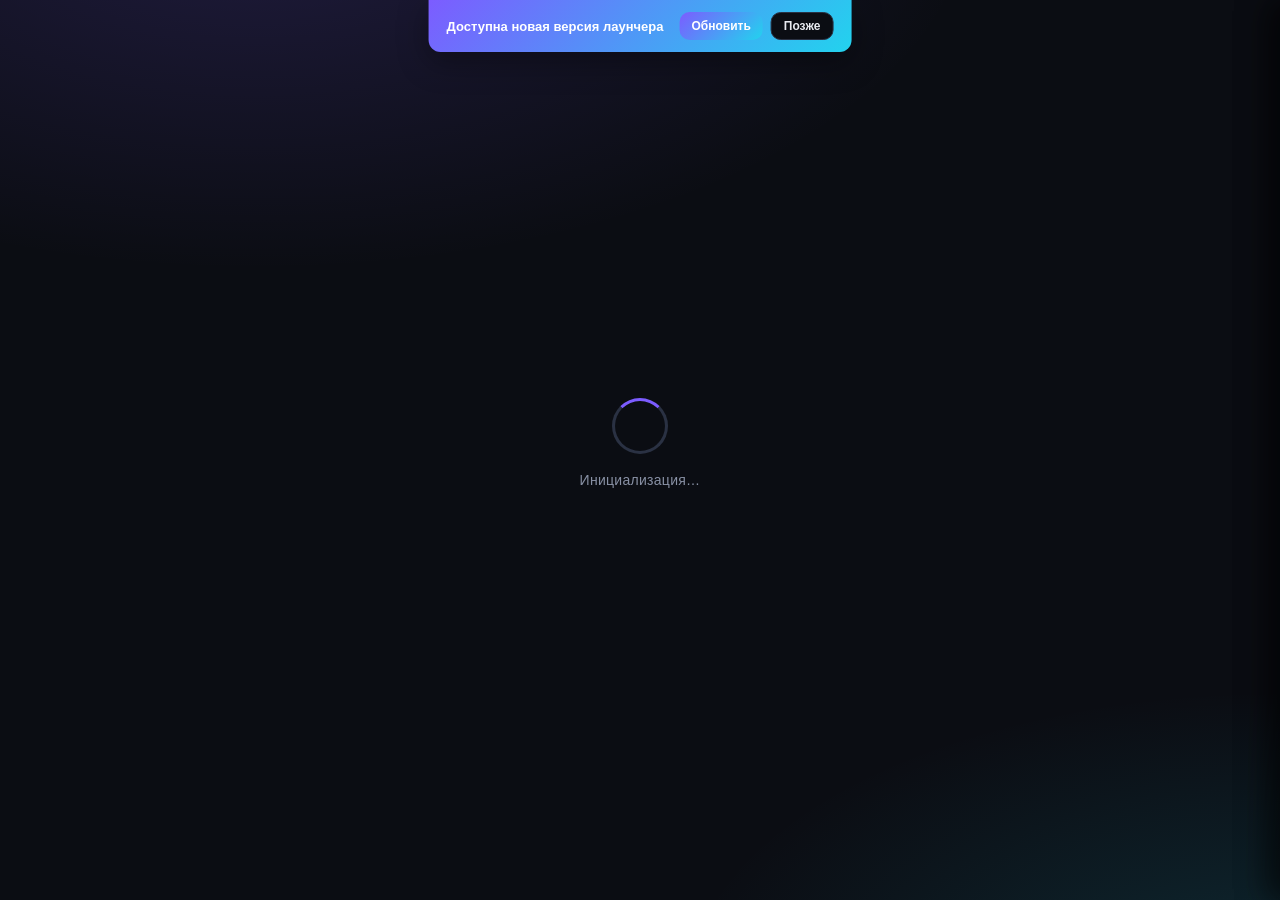
==== client/web/index.html @ 5305b8fc "feat: add auto verision from tag, add show version on laucher, fix build workflow Co-authored-by: SN" ====
<!DOCTYPE html>
<html lang="ru">
<head>
<meta charset="UTF-8" />
<meta name="viewport" content="width=device-width, initial-scale=1.0" />
<title>McLauncher2027</title>
<link rel="stylesheet" href="style.css" />
</head>
<body>

<div id="app">

  <!-- Загрузка -->
  <section id="screen-loading" class="screen active">
    <div class="loader-ring"></div>
    <p class="loader-text">Инициализация…</p>
  </section>

  <!-- Баннер обновления -->
  <div id="update-banner" class="update-banner" hidden>
    <span id="update-banner-text">Доступна новая версия лаунчера</span>
    <div class="update-banner-actions">
      <button id="btn-update-now" class="btn btn-primary btn-small">Обновить</button>
      <button id="btn-update-later" class="btn btn-secondary btn-small">Позже</button>
    </div>
  </div>

  <!-- Вход / регистрация -->
  <section id="screen-auth" class="screen">
    <div class="auth-card">
      <div class="brand">
        <div class="brand-logo">MC</div>
        <h1>McLauncher<span class="accent">2027</span></h1>
      </div>

      <div class="tabs">
        <button class="tab active" data-tab="login">Вход</button>
        <button class="tab" data-tab="register">Регистрация</button>
      </div>

      <form id="form-login" class="tab-panel active" data-panel="login">
        <label>Никнейм
          <input type="text" name="username" autocomplete="username" required maxlength="16" />
        </label>
        <label>Пароль
          <input type="password" name="password" autocomplete="current-password" required />
        </label>
        <button type="submit" class="btn btn-primary">Войти</button>
      </form>

      <form id="form-register" class="tab-panel" data-panel="register">
        <label>Никнейм
          <input type="text" name="username" required maxlength="16" pattern="[A-Za-z][A-Za-z0-9_]{2,15}" />
        </label>
        <label>Пароль
          <input type="password" name="password" required minlength="4" />
        </label>
        <button type="submit" class="btn btn-primary">Создать аккаунт</button>
      </form>

      <p id="auth-error" class="error-text" hidden></p>
    </div>
  </section>

  <!-- Главный экран -->
  <section id="screen-main" class="screen">
    <header class="topbar">
      <div class="brand brand-compact">
        <div class="brand-logo small">MC</div>
        <span>McLauncher<span class="accent">2027</span></span>
        <span id="launcher-version" class="version-pill"></span>
      </div>
      <div class="topbar-actions">
        <span id="current-username" class="username-pill"></span>
        <button id="btn-settings" class="icon-btn" title="Настройки" aria-label="Настройки"></button>
        <button id="btn-mods" class="icon-btn" title="Опциональные моды" aria-label="Моды"></button>
        <button id="btn-reinstall" class="icon-btn" title="Переустановить" aria-label="Переустановить"></button>
        <button id="btn-logout" class="icon-btn" title="Выйти" aria-label="Выйти"></button>
      </div>
    </header>

    <main class="main-content">
      <div class="play-card">
        <button id="btn-play" class="play-button">
          <span class="play-icon"></span>
          <span class="play-label">ИГРАТЬ</span>
        </button>

        <div class="progress-wrap">
          <p id="status-text" class="status-text">Готово к запуску</p>
          <div class="progress-bar">
            <div id="progress-fill" class="progress-fill"></div>
          </div>
        </div>
      </div>
    </main>
  </section>

  <!-- Панель настроек -->
  <aside id="panel-settings" class="side-panel">
    <div class="side-panel-header">
      <h2>Настройки</h2>
      <button class="icon-btn close-btn" data-close="panel-settings"></button>
    </div>
    <div class="side-panel-body">
      <label>Оперативная память: <span id="ram-value">4096</span> МБ
        <input type="range" id="input-ram" min="1024" max="16384" step="512" value="4096" />
      </label>
      <label>Ширина окна
        <input type="number" id="input-width" min="800" max="7680" value="1280" />
      </label>
      <label>Высота окна
        <input type="number" id="input-height" min="600" max="4320" value="720" />
      </label>
      <label class="checkbox-row">
        <input type="checkbox" id="input-fullscreen" />
        Полноэкранный режим
      </label>
      <label>Путь к Java (необязательно)
        <div class="input-with-button">
          <input type="text" id="input-java-path" placeholder="Определится автоматически" />
          <button id="btn-browse-java" class="btn btn-secondary" type="button">Обзор…</button>
        </div>
      </label>
      <label>Доп. аргументы JVM
        <input type="text" id="input-jvm-args" placeholder="-XX:MaxPermSize=256M" />
      </label>
      <label>Доп. аргументы игры
        <input type="text" id="input-game-args" placeholder="--server 127.0.0.1" />
      </label>
      <button id="btn-save-settings" class="btn btn-secondary">Сохранить</button>
    </div>
  </aside>

  <!-- Панель опциональных модов -->
  <aside id="panel-mods" class="side-panel">
    <div class="side-panel-header">
      <h2>Опциональные моды</h2>
      <button class="icon-btn close-btn" data-close="panel-mods"></button>
    </div>
    <div class="side-panel-body">
      <ul id="mods-list" class="mods-list"></ul>
    </div>
  </aside>

  <div id="overlay" class="overlay"></div>
</div>

<script src="script.js"></script>
</body>
</html>
---- client/web/style.css ----
:root {
  --bg-0: #0b0d13;
  --bg-1: #12151f;
  --bg-2: #1a1f2e;
  --border: #2a3143;
  --text: #e8eaf0;
  --text-dim: #8890a4;
  --accent-1: #7c5cff;
  --accent-2: #22d3ee;
  --danger: #ff5c7a;
  --success: #3ddc97;
  --radius: 14px;
  --shadow: 0 10px 30px rgba(0, 0, 0, 0.35);
}

* { box-sizing: border-box; }

html, body {
  margin: 0;
  height: 100%;
  background: var(--bg-0);
  color: var(--text);
  font-family: "Segoe UI", "Helvetica Neue", Arial, sans-serif;
  overflow: hidden;
  user-select: none;
}

#app {
  position: relative;
  width: 100vw;
  height: 100vh;
  background:
    radial-gradient(1200px 600px at 20% -10%, rgba(124, 92, 255, 0.18), transparent 60%),
    radial-gradient(1000px 500px at 100% 110%, rgba(34, 211, 238, 0.14), transparent 60%),
    var(--bg-0);
}

.screen {
  position: absolute;
  inset: 0;
  display: none;
  flex-direction: column;
  align-items: center;
  justify-content: center;
  opacity: 0;
  transition: opacity 0.35s ease;
}

.screen.active {
  display: flex;
  opacity: 1;
}

/* ---------- Loading ---------- */

.loader-ring {
  width: 56px;
  height: 56px;
  border-radius: 50%;
  border: 3px solid var(--border);
  border-top-color: var(--accent-1);
  animation: spin 0.9s linear infinite;
}

.loader-text {
  margin-top: 18px;
  color: var(--text-dim);
  font-size: 14px;
  letter-spacing: 0.02em;
}

@keyframes spin {
  to { transform: rotate(360deg); }
}

/* ---------- Brand ---------- */

.brand {
  display: flex;
  flex-direction: column;
  align-items: center;
  gap: 12px;
  margin-bottom: 28px;
}

.brand-compact {
  flex-direction: row;
  align-items: center;
  gap: 10px;
  margin: 0;
  font-weight: 600;
  font-size: 15px;
}

.brand-logo {
  width: 56px;
  height: 56px;
  border-radius: 16px;
  display: flex;
  align-items: center;
  justify-content: center;
  font-weight: 800;
  font-size: 20px;
  color: #fff;
  background: linear-gradient(135deg, var(--accent-1), var(--accent-2));
  box-shadow: 0 6px 20px rgba(124, 92, 255, 0.35);
}

.brand-logo.small {
  width: 30px;
  height: 30px;
  border-radius: 9px;
  font-size: 12px;
  box-shadow: none;
}

.brand h1 {
  margin: 0;
  font-size: 22px;
  font-weight: 700;
  letter-spacing: 0.02em;
}

.accent {
  background: linear-gradient(135deg, var(--accent-1), var(--accent-2));
  -webkit-background-clip: text;
  background-clip: text;
  color: transparent;
}

/* ---------- Auth ---------- */

.auth-card {
  width: 340px;
  padding: 28px;
  background: linear-gradient(180deg, var(--bg-2), var(--bg-1));
  border: 1px solid var(--border);
  border-radius: var(--radius);
  box-shadow: var(--shadow);
  animation: rise 0.4s ease;
}

@keyframes rise {
  from { opacity: 0; transform: translateY(10px); }
  to { opacity: 1; transform: translateY(0); }
}

.tabs {
  display: flex;
  background: var(--bg-0);
  border-radius: 10px;
  padding: 4px;
  margin-bottom: 18px;
}

.tab {
  flex: 1;
  padding: 8px 0;
  background: transparent;
  border: none;
  color: var(--text-dim);
  font-size: 13px;
  font-weight: 600;
  border-radius: 8px;
  cursor: pointer;
  transition: background 0.2s ease, color 0.2s ease;
}

.tab.active {
  background: linear-gradient(135deg, var(--accent-1), var(--accent-2));
  color: #fff;
}

.tab-panel {
  display: none;
  flex-direction: column;
  gap: 14px;
}

.tab-panel.active {
  display: flex;
}

label {
  display: flex;
  flex-direction: column;
  gap: 6px;
  font-size: 12px;
  color: var(--text-dim);
}

input[type="text"],
input[type="password"],
input[type="number"] {
  padding: 10px 12px;
  border-radius: 10px;
  border: 1px solid var(--border);
  background: var(--bg-0);
  color: var(--text);
  font-size: 14px;
  outline: none;
  transition: border-color 0.2s ease, box-shadow 0.2s ease;
}

input:focus {
  border-color: var(--accent-1);
  box-shadow: 0 0 0 3px rgba(124, 92, 255, 0.2);
}

.btn {
  padding: 11px 16px;
  border-radius: 10px;
  border: none;
  font-size: 14px;
  font-weight: 700;
  cursor: pointer;
  transition: transform 0.15s ease, filter 0.15s ease;
}

.btn:active { transform: scale(0.97); }

.btn-primary {
  color: #fff;
  background: linear-gradient(135deg, var(--accent-1), var(--accent-2));
}

.btn-primary:hover { filter: brightness(1.08); }

.btn-secondary {
  color: var(--text);
  background: var(--bg-0);
  border: 1px solid var(--border);
}

.btn-secondary:hover { border-color: var(--accent-1); }

.btn:disabled {
  opacity: 0.5;
  cursor: not-allowed;
  filter: none;
  transform: none;
}

.error-text {
  margin: 14px 0 0;
  color: var(--danger);
  font-size: 13px;
  text-align: center;
}

/* ---------- Main screen ---------- */

.topbar {
  position: absolute;
  top: 0; left: 0; right: 0;
  display: flex;
  align-items: center;
  justify-content: space-between;
  padding: 16px 22px;
}

.topbar-actions {
  display: flex;
  align-items: center;
  gap: 10px;
}

.username-pill {
  height: 36px;
  padding: 0 14px;
  border-radius: 10px;
  background: var(--bg-2);
  border: 1px solid var(--border);
  font-size: 13px;
  font-weight: 600;
  color: var(--text-dim);
  display: flex;
  align-items: center;
}

.version-pill {
  margin-left: 8px;
  font-size: 11px;
  font-weight: 500;
  color: var(--text-dim);
  opacity: 0.7;
}

.icon-btn {
  width: 36px;
  height: 36px;
  border-radius: 10px;
  border: 1px solid var(--border);
  background: var(--bg-2);
  cursor: pointer;
  display: flex;
  align-items: center;
  justify-content: center;
  transition: border-color 0.2s ease, background 0.2s ease;
  background-repeat: no-repeat;
  background-position: center;
  background-size: 18px 18px;
}

.icon-btn:hover {
  border-color: var(--accent-1);
  background-color: var(--bg-1);
}

#btn-settings { background-image: var(--icon-gear); }
#btn-mods { background-image: var(--icon-puzzle); }
#btn-logout { background-image: var(--icon-logout); }
#btn-reinstall { background-image: var(--icon-refresh); }
.close-btn { background-image: var(--icon-close); }

.main-content {
  display: flex;
  align-items: center;
  justify-content: center;
  width: 100%;
  height: 100%;
}

.play-card {
  display: flex;
  flex-direction: column;
  align-items: center;
  gap: 22px;
}

.play-button {
  width: 180px;
  height: 180px;
  border-radius: 50%;
  border: none;
  cursor: pointer;
  background: linear-gradient(135deg, var(--accent-1), var(--accent-2));
  box-shadow: 0 0 0 0 rgba(124, 92, 255, 0.5), var(--shadow);
  display: flex;
  flex-direction: column;
  align-items: center;
  justify-content: center;
  gap: 8px;
  animation: pulse 2.4s ease-in-out infinite;
  transition: transform 0.15s ease;
}

.play-button:hover { transform: scale(1.03); }
.play-button:active { transform: scale(0.97); }

.play-button:disabled {
  animation: none;
  opacity: 0.6;
  cursor: progress;
}

@keyframes pulse {
  0%, 100% { box-shadow: 0 0 0 0 rgba(124, 92, 255, 0.35), var(--shadow); }
  50% { box-shadow: 0 0 0 16px rgba(124, 92, 255, 0), var(--shadow); }
}

.play-icon {
  width: 0;
  height: 0;
  border-style: solid;
  border-width: 16px 0 16px 26px;
  border-color: transparent transparent transparent #fff;
  margin-left: 6px;
}

.play-label {
  color: #fff;
  font-weight: 800;
  font-size: 16px;
  letter-spacing: 0.08em;
}

.progress-wrap {
  width: 320px;
  display: flex;
  flex-direction: column;
  align-items: center;
  gap: 8px;
}

.status-text {
  margin: 0;
  font-size: 13px;
  color: var(--text-dim);
  min-height: 16px;
}

.progress-bar {
  width: 100%;
  height: 8px;
  border-radius: 999px;
  background: var(--bg-2);
  border: 1px solid var(--border);
  overflow: hidden;
}

.progress-fill {
  height: 100%;
  width: 0%;
  border-radius: 999px;
  background: linear-gradient(90deg, var(--accent-1), var(--accent-2));
  transition: width 0.25s ease;
}

.progress-fill.indeterminate {
  width: 40% !important;
  animation: indeterminate 1.2s ease-in-out infinite;
}

@keyframes indeterminate {
  0% { margin-left: -40%; }
  100% { margin-left: 100%; }
}

/* ---------- Side panels ---------- */

.side-panel {
  position: absolute;
  top: 0; right: 0;
  width: 300px;
  height: 100%;
  background: var(--bg-1);
  border-left: 1px solid var(--border);
  box-shadow: -12px 0 30px rgba(0, 0, 0, 0.4);
  transform: translateX(100%);
  transition: transform 0.3s ease;
  z-index: 20;
  display: flex;
  flex-direction: column;
}

.side-panel.open {
  transform: translateX(0);
}

.side-panel-header {
  display: flex;
  align-items: center;
  justify-content: space-between;
  padding: 18px 20px;
  border-bottom: 1px solid var(--border);
}

.side-panel-header h2 {
  margin: 0;
  font-size: 16px;
}

.side-panel-body {
  padding: 20px;
  display: flex;
  flex-direction: column;
  gap: 18px;
  overflow-y: auto;
}

input[type="range"] {
  width: 100%;
  accent-color: var(--accent-1);
}

.checkbox-row {
  flex-direction: row;
  align-items: center;
  gap: 8px;
  font-size: 13px;
  color: var(--text);
  cursor: pointer;
}

.checkbox-row input[type="checkbox"] {
  width: 16px;
  height: 16px;
  accent-color: var(--accent-1);
}

.input-with-button {
  display: flex;
  gap: 8px;
}

.input-with-button input {
  flex: 1;
  min-width: 0;
}

.input-with-button .btn {
  padding: 10px 12px;
  font-size: 12px;
  white-space: nowrap;
}

.mods-list {
  list-style: none;
  margin: 0;
  padding: 0;
  display: flex;
  flex-direction: column;
  gap: 10px;
}

.mod-item {
  display: flex;
  align-items: center;
  justify-content: space-between;
  padding: 10px 12px;
  border-radius: 10px;
  background: var(--bg-2);
  border: 1px solid var(--border);
}

.mod-item-name {
  font-size: 13px;
  font-weight: 600;
}

.mod-item-desc {
  font-size: 11px;
  color: var(--text-dim);
  margin-top: 2px;
}

.switch {
  position: relative;
  width: 38px;
  height: 22px;
  flex-shrink: 0;
}

.switch input { opacity: 0; width: 0; height: 0; }

.switch-track {
  position: absolute;
  inset: 0;
  background: var(--border);
  border-radius: 999px;
  cursor: pointer;
  transition: background 0.2s ease;
}

.switch-track::before {
  content: "";
  position: absolute;
  width: 16px;
  height: 16px;
  left: 3px;
  top: 3px;
  background: #fff;
  border-radius: 50%;
  transition: transform 0.2s ease;
}

.switch input:checked + .switch-track {
  background: linear-gradient(135deg, var(--accent-1), var(--accent-2));
}

.switch input:checked + .switch-track::before {
  transform: translateX(16px);
}

.update-banner {
  position: absolute;
  top: 0;
  left: 50%;
  transform: translateX(-50%);
  z-index: 30;
  display: flex;
  align-items: center;
  gap: 16px;
  padding: 12px 18px;
  border-radius: 0 0 12px 12px;
  background: linear-gradient(135deg, var(--accent-1), var(--accent-2));
  color: #fff;
  font-size: 13px;
  font-weight: 600;
  box-shadow: var(--shadow);
  animation: rise 0.3s ease;
}

.update-banner-actions {
  display: flex;
  gap: 8px;
}

.btn-small {
  padding: 6px 12px;
  font-size: 12px;
}

.overlay {
  position: absolute;
  inset: 0;
  background: rgba(0, 0, 0, 0.4);
  opacity: 0;
  pointer-events: none;
  transition: opacity 0.3s ease;
  z-index: 15;
}

.overlay.visible {
  opacity: 1;
  pointer-events: auto;
}

/* ---------- Иконки: собственный минимальный набор, встроен как data-URI,
   чтобы не тянуть внешнюю библиотеку/CDN — приложение паковится офлайн. ---------- */

:root {
  --icon-gear: url('data:image/svg+xml;utf8,<svg xmlns="http://www.w3.org/2000/svg" viewBox="0 0 24 24" fill="none" stroke="%238890a4" stroke-width="2" stroke-linecap="round" stroke-linejoin="round"><circle cx="12" cy="12" r="3"/><path d="M19.4 15a1.65 1.65 0 0 0 .33 1.82l.06.06a2 2 0 1 1-2.83 2.83l-.06-.06a1.65 1.65 0 0 0-1.82-.33 1.65 1.65 0 0 0-1 1.51V21a2 2 0 0 1-4 0v-.09A1.65 1.65 0 0 0 9 19.4a1.65 1.65 0 0 0-1.82.33l-.06.06a2 2 0 1 1-2.83-2.83l.06-.06a1.65 1.65 0 0 0 .33-1.82 1.65 1.65 0 0 0-1.51-1H3a2 2 0 0 1 0-4h.09A1.65 1.65 0 0 0 4.6 9a1.65 1.65 0 0 0-.33-1.82l-.06-.06a2 2 0 1 1 2.83-2.83l.06.06a1.65 1.65 0 0 0 1.82.33H9a1.65 1.65 0 0 0 1-1.51V3a2 2 0 0 1 4 0v.09a1.65 1.65 0 0 0 1 1.51 1.65 1.65 0 0 0 1.82-.33l.06-.06a2 2 0 1 1 2.83 2.83l-.06.06a1.65 1.65 0 0 0-.33 1.82V9a1.65 1.65 0 0 0 1.51 1H21a2 2 0 0 1 0 4h-.09a1.65 1.65 0 0 0-1.51 1z"/></svg>');
  --icon-puzzle: url('data:image/svg+xml;utf8,<svg xmlns="http://www.w3.org/2000/svg" viewBox="0 0 24 24" fill="none" stroke="%238890a4" stroke-width="2" stroke-linecap="round" stroke-linejoin="round"><path d="M19.439 7.85c-.049.322.059.648.289.878l1.568 1.568c.47.47.706 1.087.706 1.704s-.235 1.233-.706 1.704l-1.611 1.611a.98.98 0 0 1-.837.276c-.47-.07-.802-.48-.968-.925a2.501 2.501 0 1 0-3.214 3.214c.446.166.855.497.925.968a.979.979 0 0 1-.276.837l-1.61 1.61a2.404 2.404 0 0 1-1.705.707 2.402 2.402 0 0 1-1.704-.706l-1.568-1.568a1.026 1.026 0 0 0-.877-.29c-.493.074-.84.504-1.02.968a2.5 2.5 0 1 1-3.237-3.237c.464-.18.894-.527.967-1.02a1.026 1.026 0 0 0-.289-.877l-1.568-1.568A2.402 2.402 0 0 1 1.998 12c0-.617.236-1.234.706-1.704L4.315 8.685a.98.98 0 0 1 .837-.276c.47.07.802.48.968.925a2.5 2.5 0 1 0 3.214-3.214c-.446-.166-.855-.497-.925-.968a.979.979 0 0 1 .276-.837L10.3 2.706A2.404 2.404 0 0 1 12.005 2c.617 0 1.234.236 1.704.706l1.568 1.568c.23.23.556.338.877.29"/></svg>');
  --icon-logout: url('data:image/svg+xml;utf8,<svg xmlns="http://www.w3.org/2000/svg" viewBox="0 0 24 24" fill="none" stroke="%238890a4" stroke-width="2" stroke-linecap="round" stroke-linejoin="round"><path d="M9 21H5a2 2 0 0 1-2-2V5a2 2 0 0 1 2-2h4"/><polyline points="16 17 21 12 16 7"/><line x1="21" y1="12" x2="9" y2="12"/></svg>');
  --icon-close: url('data:image/svg+xml;utf8,<svg xmlns="http://www.w3.org/2000/svg" viewBox="0 0 24 24" fill="none" stroke="%238890a4" stroke-width="2" stroke-linecap="round" stroke-linejoin="round"><line x1="18" y1="6" x2="6" y2="18"/><line x1="6" y1="6" x2="18" y2="18"/></svg>');
  --icon-refresh: url('data:image/svg+xml;utf8,<svg xmlns="http://www.w3.org/2000/svg" viewBox="0 0 24 24" fill="none" stroke="%238890a4" stroke-width="2" stroke-linecap="round" stroke-linejoin="round"><polyline points="23 4 23 10 17 10"/><polyline points="1 20 1 14 7 14"/><path d="M3.51 9a9 9 0 0 1 14.85-3.36L23 10M1 14l4.64 4.36A9 9 0 0 0 20.49 15"/></svg>');
}
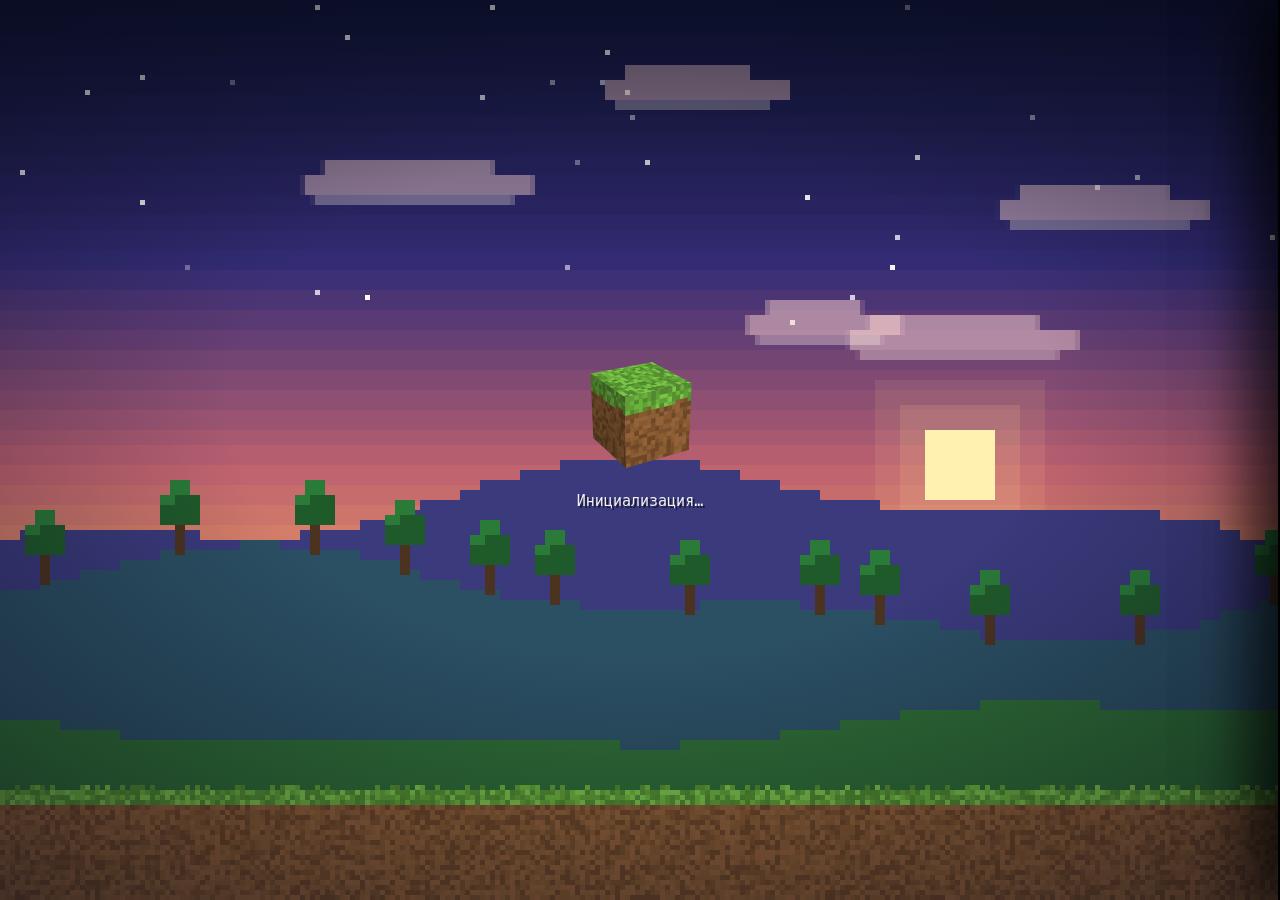
==== commit a11491ea: "ref: new mc design from frontend" ====
--- a/client/web/index.html
+++ b/client/web/index.html
@@ -10,9 +10,11 @@
 
 <div id="app">
 
+  <canvas id="scene" aria-hidden="true"></canvas>
+
   <!-- Загрузка -->
   <section id="screen-loading" class="screen active">
-    <div class="loader-ring"></div>
+    <div class="cube loader-cube" aria-hidden="true"></div>
     <p class="loader-text">Инициализация…</p>
   </section>
 
@@ -83,7 +85,7 @@
       <div class="play-card">
         <button id="btn-play" class="play-button">
           <span class="play-icon"></span>
-          <span class="play-label">ИГРАТЬ</span>
+          <span class="play-label">Играть</span>
         </button>
 
         <div class="progress-wrap">
@@ -128,6 +130,10 @@
       <label>Доп. аргументы игры
         <input type="text" id="input-game-args" placeholder="--server 127.0.0.1" />
       </label>
+      <label class="checkbox-row">
+        <input type="checkbox" id="input-debug" />
+        Подробный лог запуска
+      </label>
       <button id="btn-save-settings" class="btn btn-secondary">Сохранить</button>
     </div>
   </aside>
@@ -146,6 +152,7 @@
   <div id="overlay" class="overlay"></div>
 </div>
 
+<script src="fx.js"></script>
 <script src="script.js"></script>
 </body>
 </html>
--- a/client/web/style.css
+++ b/client/web/style.css
@@ -1,16 +1,26 @@
 :root {
-  --bg-0: #0b0d13;
-  --bg-1: #12151f;
-  --bg-2: #1a1f2e;
-  --border: #2a3143;
-  --text: #e8eaf0;
-  --text-dim: #8890a4;
-  --accent-1: #7c5cff;
-  --accent-2: #22d3ee;
-  --danger: #ff5c7a;
-  --success: #3ddc97;
-  --radius: 14px;
-  --shadow: 0 10px 30px rgba(0, 0, 0, 0.35);
+  --night: #0f1226;
+  --glass-top: rgba(36, 38, 62, 0.86);
+  --glass-bottom: rgba(16, 17, 32, 0.92);
+  --stone-hi: #b9b9c4;
+  --stone: #7b7b86;
+  --stone-lo: #3b3b46;
+  --text: #f1f1f6;
+  --text-dim: #b4b4c6;
+  --grass: #5da130;
+  --grass-hi: #93d95c;
+  --grass-lo: #2e5c17;
+  --xp: #8cff2e;
+  --danger: #ff6b5e;
+  --sunset: #fcb05c;
+  --p: 0;
+
+  --font-block: "Minecraft", "Minecrafter", "Lucida Console", "Menlo", "Consolas", monospace;
+  --font-body: "Segoe UI", "Avenir Next", "Helvetica Neue", Arial, sans-serif;
+
+  --pixel-shadow: 2px 2px 0 rgba(0, 0, 0, 0.55);
+  --bevel: inset 2px 2px 0 rgba(255, 255, 255, 0.22), inset -2px -2px 0 rgba(0, 0, 0, 0.5);
+  --bevel-in: inset 2px 2px 0 rgba(0, 0, 0, 0.6), inset -2px -2px 0 rgba(255, 255, 255, 0.1);
 }
 
 * { box-sizing: border-box; }
@@ -18,9 +28,9 @@
 html, body {
   margin: 0;
   height: 100%;
-  background: var(--bg-0);
+  background: var(--night);
   color: var(--text);
-  font-family: "Segoe UI", "Helvetica Neue", Arial, sans-serif;
+  font-family: var(--font-body);
   overflow: hidden;
   user-select: none;
 }
@@ -29,10 +39,35 @@
   position: relative;
   width: 100vw;
   height: 100vh;
+  overflow: hidden;
+  background: var(--night);
+}
+
+#scene {
+  position: absolute;
+  inset: 0;
+  width: 100%;
+  height: 100%;
+  object-fit: cover;
+  image-rendering: pixelated;
+  z-index: 0;
+}
+
+/* Затемнение краёв, чтобы текст читался на любом участке неба */
+#app::after {
+  content: "";
+  position: absolute;
+  inset: 0;
   background:
-    radial-gradient(1200px 600px at 20% -10%, rgba(124, 92, 255, 0.18), transparent 60%),
-    radial-gradient(1000px 500px at 100% 110%, rgba(34, 211, 238, 0.14), transparent 60%),
-    var(--bg-0);
+    radial-gradient(ellipse 80% 70% at 50% 45%, transparent 40%, rgba(8, 9, 24, 0.55) 100%),
+    linear-gradient(rgba(8, 9, 24, 0.35), transparent 30%);
+  pointer-events: none;
+  z-index: 1;
+}
+
+:focus-visible {
+  outline: 2px solid #fff;
+  outline-offset: 2px;
 }
 
 .screen {
@@ -43,7 +78,8 @@
   align-items: center;
   justify-content: center;
   opacity: 0;
-  transition: opacity 0.35s ease;
+  transition: opacity 0.3s ease;
+  z-index: 2;
 }
 
 .screen.active {
@@ -51,26 +87,49 @@
   opacity: 1;
 }
 
-/* ---------- Loading ---------- */
-
-.loader-ring {
-  width: 56px;
-  height: 56px;
-  border-radius: 50%;
-  border: 3px solid var(--border);
-  border-top-color: var(--accent-1);
-  animation: spin 0.9s linear infinite;
+/* ---------- Loading: вращающийся блок травы ---------- */
+
+.loader-cube { --s: 72px; }
+
+.cube {
+  width: var(--s, 64px);
+  height: var(--s, 64px);
+  position: relative;
+  transform-style: preserve-3d;
+  transform: perspective(520px) rotateX(-24deg) rotateY(30deg);
+  animation: cube-spin 7s linear infinite;
+}
+
+.face {
+  position: absolute;
+  inset: 0;
+  background-size: 100% 100%;
+  image-rendering: pixelated;
+  backface-visibility: hidden;
+}
+
+.face.front  { transform: translateZ(calc(var(--s) / 2)); background-image: var(--tex-grass-side); }
+.face.back   { transform: rotateY(180deg) translateZ(calc(var(--s) / 2));
+               background-image: linear-gradient(rgba(0,0,0,.4), rgba(0,0,0,.4)), var(--tex-grass-side); }
+.face.right  { transform: rotateY(90deg) translateZ(calc(var(--s) / 2));
+               background-image: linear-gradient(rgba(0,0,0,.22), rgba(0,0,0,.22)), var(--tex-grass-side); }
+.face.left   { transform: rotateY(-90deg) translateZ(calc(var(--s) / 2));
+               background-image: linear-gradient(rgba(0,0,0,.3), rgba(0,0,0,.3)), var(--tex-grass-side); }
+.face.top    { transform: rotateX(90deg) translateZ(calc(var(--s) / 2)); background-image: var(--tex-grass-top); }
+.face.bottom { transform: rotateX(-90deg) translateZ(calc(var(--s) / 2));
+               background-image: linear-gradient(rgba(0,0,0,.5), rgba(0,0,0,.5)), var(--tex-dirt); }
+
+@keyframes cube-spin {
+  from { transform: perspective(520px) rotateX(-24deg) rotateY(0deg); }
+  to   { transform: perspective(520px) rotateX(-24deg) rotateY(360deg); }
 }
 
 .loader-text {
-  margin-top: 18px;
-  color: var(--text-dim);
-  font-size: 14px;
-  letter-spacing: 0.02em;
-}
-
-@keyframes spin {
-  to { transform: rotate(360deg); }
+  margin-top: 44px;
+  color: var(--text);
+  font-family: var(--font-block);
+  font-size: 15px;
+  text-shadow: var(--pixel-shadow);
 }
 
 /* ---------- Brand ---------- */
@@ -79,113 +138,109 @@
   display: flex;
   flex-direction: column;
   align-items: center;
-  gap: 12px;
-  margin-bottom: 28px;
+  gap: 14px;
+  margin-bottom: 22px;
 }
 
 .brand-compact {
   flex-direction: row;
-  align-items: center;
   gap: 10px;
   margin: 0;
-  font-weight: 600;
-  font-size: 15px;
+  font-family: var(--font-block);
+  font-weight: 700;
+  font-size: 16px;
+  text-shadow: var(--pixel-shadow);
 }
 
 .brand-logo {
-  width: 56px;
-  height: 56px;
-  border-radius: 16px;
+  width: 52px;
+  height: 52px;
   display: flex;
   align-items: center;
   justify-content: center;
+  font-family: var(--font-block);
   font-weight: 800;
-  font-size: 20px;
+  font-size: 18px;
   color: #fff;
-  background: linear-gradient(135deg, var(--accent-1), var(--accent-2));
-  box-shadow: 0 6px 20px rgba(124, 92, 255, 0.35);
-}
-
-.brand-logo.small {
-  width: 30px;
-  height: 30px;
-  border-radius: 9px;
-  font-size: 12px;
-  box-shadow: none;
-}
-
+  text-shadow: var(--pixel-shadow);
+  background: linear-gradient(rgba(0,0,0,0) 40%, rgba(0,0,0,.35)), var(--tex-grass-side);
+  background-size: 100% 100%;
+  image-rendering: pixelated;
+  box-shadow: 0 0 0 2px #000, var(--bevel);
+}
+
+.brand-logo.small { width: 30px; height: 30px; font-size: 11px; }
+
+/* Заголовок в духе игрового титула: серые буквы с массивной тенью */
 .brand h1 {
   margin: 0;
-  font-size: 22px;
-  font-weight: 700;
-  letter-spacing: 0.02em;
-}
-
-.accent {
-  background: linear-gradient(135deg, var(--accent-1), var(--accent-2));
-  -webkit-background-clip: text;
-  background-clip: text;
-  color: transparent;
-}
+  font-family: var(--font-block);
+  font-size: 28px;
+  font-weight: 800;
+  letter-spacing: 0.01em;
+  color: #e6e6ee;
+  text-shadow:
+    1px 1px 0 #55556a, 2px 2px 0 #55556a, 3px 3px 0 #3a3a4c,
+    4px 4px 0 #3a3a4c, 5px 5px 0 #1d1d2a, 6px 8px 14px rgba(0, 0, 0, 0.55);
+}
+
+.accent { color: inherit; }
 
 /* ---------- Auth ---------- */
 
 .auth-card {
-  width: 340px;
+  width: 360px;
   padding: 28px;
-  background: linear-gradient(180deg, var(--bg-2), var(--bg-1));
-  border: 1px solid var(--border);
-  border-radius: var(--radius);
-  box-shadow: var(--shadow);
-  animation: rise 0.4s ease;
-}
-
-@keyframes rise {
-  from { opacity: 0; transform: translateY(10px); }
-  to { opacity: 1; transform: translateY(0); }
+  background: linear-gradient(180deg, var(--glass-top), var(--glass-bottom));
+  backdrop-filter: blur(10px);
+  -webkit-backdrop-filter: blur(10px);
+  box-shadow: 0 0 0 2px #000, var(--bevel), 0 24px 60px rgba(0, 0, 0, 0.55);
+  animation: drop-in 0.5s steps(6) both;
+}
+
+/* Единственное «само» движение при открытии: панель встаёт на место, как блок */
+@keyframes drop-in {
+  from { opacity: 0; transform: translateY(-18px); }
+  to   { opacity: 1; transform: translateY(0); }
 }
 
 .tabs {
   display: flex;
-  background: var(--bg-0);
-  border-radius: 10px;
-  padding: 4px;
   margin-bottom: 18px;
+  background: #000;
+  box-shadow: 0 0 0 2px #000;
 }
 
 .tab {
   flex: 1;
-  padding: 8px 0;
-  background: transparent;
+  padding: 10px 0;
   border: none;
+  background: linear-gradient(#5d5d6a, #494956);
+  box-shadow: inset 2px 2px 0 rgba(255,255,255,.18), inset -2px -2px 0 rgba(0,0,0,.45);
   color: var(--text-dim);
+  font-family: var(--font-block);
+  font-size: 14px;
+  font-weight: 700;
+  text-shadow: var(--pixel-shadow);
+  cursor: pointer;
+}
+
+.tab:hover { color: #fff; }
+
+.tab.active {
+  background: linear-gradient(var(--grass), var(--grass-lo));
+  box-shadow: inset 2px 2px 0 rgba(255,255,255,.35), inset -2px -2px 0 rgba(0,0,0,.4);
+  color: #fff;
+}
+
+.tab-panel { display: none; flex-direction: column; gap: 14px; }
+.tab-panel.active { display: flex; }
+
+label {
+  display: flex;
+  flex-direction: column;
+  gap: 6px;
   font-size: 13px;
-  font-weight: 600;
-  border-radius: 8px;
-  cursor: pointer;
-  transition: background 0.2s ease, color 0.2s ease;
-}
-
-.tab.active {
-  background: linear-gradient(135deg, var(--accent-1), var(--accent-2));
-  color: #fff;
-}
-
-.tab-panel {
-  display: none;
-  flex-direction: column;
-  gap: 14px;
-}
-
-.tab-panel.active {
-  display: flex;
-}
-
-label {
-  display: flex;
-  flex-direction: column;
-  gap: 6px;
-  font-size: 12px;
   color: var(--text-dim);
 }
 
@@ -193,46 +248,41 @@
 input[type="password"],
 input[type="number"] {
   padding: 10px 12px;
-  border-radius: 10px;
-  border: 1px solid var(--border);
-  background: var(--bg-0);
-  color: var(--text);
+  border: none;
+  background: #000;
+  color: #fff;
+  font-family: var(--font-body);
   font-size: 14px;
   outline: none;
-  transition: border-color 0.2s ease, box-shadow 0.2s ease;
-}
-
+  box-shadow: 0 0 0 2px #6b6b7a;
+}
+
+input::placeholder { color: #70707f; }
+
+input:focus-visible,
 input:focus {
-  border-color: var(--accent-1);
-  box-shadow: 0 0 0 3px rgba(124, 92, 255, 0.2);
+  outline: none;
+  box-shadow: 0 0 0 2px #fff;
 }
 
 .btn {
   padding: 11px 16px;
-  border-radius: 10px;
   border: none;
-  font-size: 14px;
+  font-family: var(--font-block);
+  font-size: 15px;
   font-weight: 700;
+  color: #fff;
+  text-shadow: var(--pixel-shadow);
   cursor: pointer;
-  transition: transform 0.15s ease, filter 0.15s ease;
-}
-
-.btn:active { transform: scale(0.97); }
-
-.btn-primary {
-  color: #fff;
-  background: linear-gradient(135deg, var(--accent-1), var(--accent-2));
-}
-
-.btn-primary:hover { filter: brightness(1.08); }
-
-.btn-secondary {
-  color: var(--text);
-  background: var(--bg-0);
-  border: 1px solid var(--border);
-}
-
-.btn-secondary:hover { border-color: var(--accent-1); }
+  background: linear-gradient(#85859a, #62626f);
+  box-shadow: 0 0 0 2px #000, var(--bevel);
+  transition: filter 0.12s ease;
+}
+
+.btn:hover { filter: brightness(1.18); }
+.btn:active { transform: translateY(2px); }
+
+.btn-primary { background: linear-gradient(var(--grass), var(--grass-lo)); }
 
 .btn:disabled {
   opacity: 0.5;
@@ -242,10 +292,12 @@
 }
 
 .error-text {
-  margin: 14px 0 0;
-  color: var(--danger);
+  margin: 16px 0 0;
+  padding: 8px 10px;
+  background: rgba(120, 20, 16, 0.55);
+  box-shadow: 0 0 0 2px #000, inset 0 0 0 2px rgba(255, 107, 94, 0.6);
+  color: #ffd2cd;
   font-size: 13px;
-  text-align: center;
 }
 
 /* ---------- Main screen ---------- */
@@ -256,56 +308,59 @@
   display: flex;
   align-items: center;
   justify-content: space-between;
-  padding: 16px 22px;
-}
-
-.topbar-actions {
-  display: flex;
-  align-items: center;
-  gap: 10px;
-}
+  padding: 10px 18px;
+  background:
+    linear-gradient(rgba(10, 8, 20, 0.55), rgba(10, 8, 20, 0.7)),
+    var(--tex-planks);
+  background-size: auto, 64px 64px;
+  image-rendering: pixelated;
+  box-shadow: 0 2px 0 #000, 0 12px 28px rgba(0, 0, 0, 0.35);
+}
+
+.topbar-actions { display: flex; align-items: center; gap: 8px; }
 
 .username-pill {
   height: 36px;
   padding: 0 14px;
-  border-radius: 10px;
-  background: var(--bg-2);
-  border: 1px solid var(--border);
+  margin-right: 6px;
+  background: #000;
+  box-shadow: 0 0 0 2px #6b6b7a;
+  font-family: var(--font-block);
   font-size: 13px;
-  font-weight: 600;
+  font-weight: 700;
+  color: #fff;
+  display: flex;
+  align-items: center;
+}
+
+.version-pill {
+  margin-left: 6px;
+  font-family: var(--font-body);
+  font-size: 12px;
+  font-weight: 400;
   color: var(--text-dim);
-  display: flex;
-  align-items: center;
-}
-
-.version-pill {
-  margin-left: 8px;
-  font-size: 11px;
-  font-weight: 500;
-  color: var(--text-dim);
-  opacity: 0.7;
+  text-shadow: none;
 }
 
 .icon-btn {
   width: 36px;
   height: 36px;
-  border-radius: 10px;
-  border: 1px solid var(--border);
-  background: var(--bg-2);
+  border: none;
   cursor: pointer;
+  background-color: var(--stone);
+  background-image: linear-gradient(#85859a, #62626f);
   display: flex;
   align-items: center;
   justify-content: center;
-  transition: border-color 0.2s ease, background 0.2s ease;
+  box-shadow: 0 0 0 2px #000, var(--bevel);
+  transition: filter 0.12s ease;
   background-repeat: no-repeat;
   background-position: center;
   background-size: 18px 18px;
 }
 
-.icon-btn:hover {
-  border-color: var(--accent-1);
-  background-color: var(--bg-1);
-}
+.icon-btn:hover { filter: brightness(1.2); }
+.icon-btn:active { transform: translateY(2px); }
 
 #btn-settings { background-image: var(--icon-gear); }
 #btn-mods { background-image: var(--icon-puzzle); }
@@ -313,6 +368,8 @@
 #btn-reinstall { background-image: var(--icon-refresh); }
 .close-btn { background-image: var(--icon-close); }
 
+.icon-btn { background-color: #6d6d7c; }
+
 .main-content {
   display: flex;
   align-items: center;
@@ -324,96 +381,128 @@
 .play-card {
   display: flex;
   flex-direction: column;
-  align-items: center;
+  align-items: stretch;
   gap: 22px;
-}
-
+  width: 360px;
+  margin-top: 16px;
+}
+
+/* Главный элемент: кнопка — это блок травы с землёй */
 .play-button {
-  width: 180px;
-  height: 180px;
-  border-radius: 50%;
+  height: 96px;
   border: none;
   cursor: pointer;
-  background: linear-gradient(135deg, var(--accent-1), var(--accent-2));
-  box-shadow: 0 0 0 0 rgba(124, 92, 255, 0.5), var(--shadow);
-  display: flex;
-  flex-direction: column;
+  color: #fff;
+  background:
+    linear-gradient(rgba(0, 0, 0, 0) 38%, rgba(0, 0, 0, 0.42)),
+    var(--tex-grass-side);
+  background-size: 100% 100%, 96px 96px;
+  background-repeat: no-repeat, repeat-x;
+  image-rendering: pixelated;
+  box-shadow:
+    0 0 0 3px #000,
+    inset 3px 3px 0 rgba(255, 255, 255, 0.28),
+    inset -3px -3px 0 rgba(0, 0, 0, 0.45),
+    0 14px 0 -2px #000,
+    0 0 calc(24px + var(--p) * 50px) rgba(140, 255, 46, calc(0.18 + var(--p) * 0.35));
+  display: flex;
   align-items: center;
   justify-content: center;
-  gap: 8px;
-  animation: pulse 2.4s ease-in-out infinite;
-  transition: transform 0.15s ease;
-}
-
-.play-button:hover { transform: scale(1.03); }
-.play-button:active { transform: scale(0.97); }
+  gap: 16px;
+  transition: transform 0.1s steps(2), filter 0.12s ease;
+}
+
+.play-button:hover { filter: brightness(1.15); transform: translateY(-3px); }
+
+.play-button:active {
+  transform: translateY(4px);
+  box-shadow:
+    0 0 0 3px #000,
+    inset 3px 3px 0 rgba(0, 0, 0, 0.45),
+    inset -3px -3px 0 rgba(255, 255, 255, 0.2);
+}
+
+.play-button:focus-visible { outline-offset: 6px; }
 
 .play-button:disabled {
-  animation: none;
-  opacity: 0.6;
+  filter: grayscale(0.6) brightness(0.75);
   cursor: progress;
-}
-
-@keyframes pulse {
-  0%, 100% { box-shadow: 0 0 0 0 rgba(124, 92, 255, 0.35), var(--shadow); }
-  50% { box-shadow: 0 0 0 16px rgba(124, 92, 255, 0), var(--shadow); }
+  transform: none;
 }
 
 .play-icon {
   width: 0;
   height: 0;
   border-style: solid;
-  border-width: 16px 0 16px 26px;
+  border-width: 14px 0 14px 22px;
   border-color: transparent transparent transparent #fff;
-  margin-left: 6px;
+  filter: drop-shadow(2px 2px 0 rgba(0, 0, 0, 0.6));
 }
 
 .play-label {
-  color: #fff;
+  font-family: var(--font-block);
   font-weight: 800;
-  font-size: 16px;
-  letter-spacing: 0.08em;
+  font-size: 32px;
+  text-shadow: 3px 3px 0 rgba(0, 0, 0, 0.6);
 }
 
 .progress-wrap {
-  width: 320px;
-  display: flex;
-  flex-direction: column;
-  align-items: center;
-  gap: 8px;
+  display: flex;
+  flex-direction: column;
+  align-items: flex-start;
+  gap: 10px;
+  margin-top: 8px;
+  padding: 12px 14px;
+  background: linear-gradient(180deg, var(--glass-top), var(--glass-bottom));
+  backdrop-filter: blur(8px);
+  -webkit-backdrop-filter: blur(8px);
+  box-shadow: 0 0 0 2px #000, var(--bevel);
 }
 
 .status-text {
   margin: 0;
-  font-size: 13px;
-  color: var(--text-dim);
-  min-height: 16px;
-}
-
+  font-size: 14px;
+  color: var(--text);
+  min-height: 18px;
+}
+
+/* Шкала опыта: 20 ячеек, зелёные горят по мере загрузки */
 .progress-bar {
+  position: relative;
   width: 100%;
-  height: 8px;
-  border-radius: 999px;
-  background: var(--bg-2);
-  border: 1px solid var(--border);
+  height: 14px;
+  background: #0a0a12;
+  box-shadow: 0 0 0 2px #000, var(--bevel-in);
   overflow: hidden;
+}
+
+.progress-bar::after {
+  content: "";
+  position: absolute;
+  inset: 0;
+  background: repeating-linear-gradient(
+    90deg,
+    transparent 0 calc(5% - 2px),
+    #0a0a12 calc(5% - 2px) 5%
+  );
+  pointer-events: none;
 }
 
 .progress-fill {
   height: 100%;
   width: 0%;
-  border-radius: 999px;
-  background: linear-gradient(90deg, var(--accent-1), var(--accent-2));
-  transition: width 0.25s ease;
+  background: linear-gradient(#c8ff8a 0 30%, var(--xp) 30% 70%, #4fb81a 70%);
+  box-shadow: 0 0 12px rgba(140, 255, 46, 0.7);
+  transition: width 0.25s steps(5);
 }
 
 .progress-fill.indeterminate {
-  width: 40% !important;
-  animation: indeterminate 1.2s ease-in-out infinite;
+  width: 30% !important;
+  animation: indeterminate 1.3s steps(14) infinite;
 }
 
 @keyframes indeterminate {
-  0% { margin-left: -40%; }
+  0% { margin-left: -30%; }
   100% { margin-left: 100%; }
 }
 
@@ -422,33 +511,40 @@
 .side-panel {
   position: absolute;
   top: 0; right: 0;
-  width: 300px;
+  width: 330px;
   height: 100%;
-  background: var(--bg-1);
-  border-left: 1px solid var(--border);
-  box-shadow: -12px 0 30px rgba(0, 0, 0, 0.4);
+  background: linear-gradient(180deg, var(--glass-top), var(--glass-bottom));
+  backdrop-filter: blur(14px);
+  -webkit-backdrop-filter: blur(14px);
+  box-shadow: -2px 0 0 #000, inset 2px 0 0 rgba(255, 255, 255, 0.12), -24px 0 60px rgba(0, 0, 0, 0.5);
   transform: translateX(100%);
-  transition: transform 0.3s ease;
+  transition: transform 0.22s steps(7);
   z-index: 20;
   display: flex;
   flex-direction: column;
 }
 
-.side-panel.open {
-  transform: translateX(0);
-}
+.side-panel.open { transform: translateX(0); }
 
 .side-panel-header {
   display: flex;
   align-items: center;
   justify-content: space-between;
-  padding: 18px 20px;
-  border-bottom: 1px solid var(--border);
+  padding: 12px 16px 12px 20px;
+  background:
+    linear-gradient(rgba(10, 8, 20, 0.5), rgba(10, 8, 20, 0.65)),
+    var(--tex-planks);
+  background-size: auto, 64px 64px;
+  image-rendering: pixelated;
+  box-shadow: 0 2px 0 #000;
 }
 
 .side-panel-header h2 {
   margin: 0;
-  font-size: 16px;
+  font-family: var(--font-block);
+  font-size: 18px;
+  font-weight: 700;
+  text-shadow: var(--pixel-shadow);
 }
 
 .side-panel-body {
@@ -459,41 +555,22 @@
   overflow-y: auto;
 }
 
-input[type="range"] {
-  width: 100%;
-  accent-color: var(--accent-1);
-}
+input[type="range"] { width: 100%; accent-color: var(--xp); }
 
 .checkbox-row {
   flex-direction: row;
   align-items: center;
-  gap: 8px;
-  font-size: 13px;
+  gap: 10px;
+  font-size: 14px;
   color: var(--text);
   cursor: pointer;
 }
 
-.checkbox-row input[type="checkbox"] {
-  width: 16px;
-  height: 16px;
-  accent-color: var(--accent-1);
-}
-
-.input-with-button {
-  display: flex;
-  gap: 8px;
-}
-
-.input-with-button input {
-  flex: 1;
-  min-width: 0;
-}
-
-.input-with-button .btn {
-  padding: 10px 12px;
-  font-size: 12px;
-  white-space: nowrap;
-}
+.checkbox-row input[type="checkbox"] { width: 16px; height: 16px; accent-color: var(--grass); }
+
+.input-with-button { display: flex; gap: 8px; }
+.input-with-button input { flex: 1; min-width: 0; }
+.input-with-button .btn { padding: 10px 12px; font-size: 13px; white-space: nowrap; }
 
 .mods-list {
   list-style: none;
@@ -508,39 +585,29 @@
   display: flex;
   align-items: center;
   justify-content: space-between;
+  gap: 12px;
   padding: 10px 12px;
-  border-radius: 10px;
-  background: var(--bg-2);
-  border: 1px solid var(--border);
-}
-
-.mod-item-name {
-  font-size: 13px;
-  font-weight: 600;
-}
-
-.mod-item-desc {
-  font-size: 11px;
-  color: var(--text-dim);
-  margin-top: 2px;
-}
-
-.switch {
-  position: relative;
-  width: 38px;
-  height: 22px;
-  flex-shrink: 0;
-}
-
+  background: linear-gradient(rgba(30, 30, 46, 0.78), rgba(30, 30, 46, 0.78)), var(--tex-stone);
+  background-size: auto, 64px 64px;
+  image-rendering: pixelated;
+  box-shadow: 0 0 0 2px #000, var(--bevel);
+}
+
+.mod-item-name { font-family: var(--font-block); font-size: 14px; font-weight: 700; text-shadow: var(--pixel-shadow); }
+.mod-item-desc { font-size: 12px; color: var(--text-dim); margin-top: 3px; }
+
+.switch { position: relative; width: 44px; height: 24px; flex-shrink: 0; }
 .switch input { opacity: 0; width: 0; height: 0; }
 
+.switch input:focus-visible + .switch-track { outline: 2px solid #fff; outline-offset: 2px; }
+
 .switch-track {
   position: absolute;
   inset: 0;
-  background: var(--border);
-  border-radius: 999px;
+  background: #1a1a26;
+  box-shadow: 0 0 0 2px #000, var(--bevel-in);
   cursor: pointer;
-  transition: background 0.2s ease;
+  transition: background 0.15s steps(3);
 }
 
 .switch-track::before {
@@ -548,19 +615,17 @@
   position: absolute;
   width: 16px;
   height: 16px;
-  left: 3px;
-  top: 3px;
-  background: #fff;
-  border-radius: 50%;
-  transition: transform 0.2s ease;
-}
-
-.switch input:checked + .switch-track {
-  background: linear-gradient(135deg, var(--accent-1), var(--accent-2));
-}
-
+  left: 4px;
+  top: 4px;
+  background: linear-gradient(#a8a8b8, #7b7b88);
+  box-shadow: 0 0 0 2px #000, inset 2px 2px 0 rgba(255,255,255,.3);
+  transition: transform 0.15s steps(3);
+}
+
+.switch input:checked + .switch-track { background: var(--grass-lo); }
 .switch input:checked + .switch-track::before {
-  transform: translateX(16px);
+  background: linear-gradient(var(--grass-hi), var(--grass));
+  transform: translateX(20px);
 }
 
 .update-banner {
@@ -572,48 +637,46 @@
   display: flex;
   align-items: center;
   gap: 16px;
-  padding: 12px 18px;
-  border-radius: 0 0 12px 12px;
-  background: linear-gradient(135deg, var(--accent-1), var(--accent-2));
+  padding: 10px 16px;
+  background: linear-gradient(var(--glass-top), var(--glass-bottom));
+  box-shadow: 0 0 0 2px #000, inset 0 -4px 0 var(--xp), 0 14px 30px rgba(0, 0, 0, 0.5);
   color: #fff;
-  font-size: 13px;
+  font-size: 14px;
   font-weight: 600;
-  box-shadow: var(--shadow);
-  animation: rise 0.3s ease;
-}
-
-.update-banner-actions {
-  display: flex;
-  gap: 8px;
-}
-
-.btn-small {
-  padding: 6px 12px;
-  font-size: 12px;
-}
+  animation: drop-in 0.4s steps(5) both;
+}
+
+.update-banner[hidden] { display: none; }
+.update-banner-actions { display: flex; gap: 8px; }
+.btn-small { padding: 6px 12px; font-size: 13px; }
 
 .overlay {
   position: absolute;
   inset: 0;
-  background: rgba(0, 0, 0, 0.4);
+  background: rgba(6, 6, 18, 0.6);
   opacity: 0;
   pointer-events: none;
-  transition: opacity 0.3s ease;
+  transition: opacity 0.25s ease;
   z-index: 15;
 }
 
-.overlay.visible {
-  opacity: 1;
-  pointer-events: auto;
+.overlay.visible { opacity: 1; pointer-events: auto; }
+
+@media (prefers-reduced-motion: reduce) {
+  *, *::before, *::after {
+    animation: none !important;
+    transition: none !important;
+  }
 }
 
 /* ---------- Иконки: собственный минимальный набор, встроен как data-URI,
    чтобы не тянуть внешнюю библиотеку/CDN — приложение паковится офлайн. ---------- */
 
+
 :root {
-  --icon-gear: url('data:image/svg+xml;utf8,<svg xmlns="http://www.w3.org/2000/svg" viewBox="0 0 24 24" fill="none" stroke="%238890a4" stroke-width="2" stroke-linecap="round" stroke-linejoin="round"><circle cx="12" cy="12" r="3"/><path d="M19.4 15a1.65 1.65 0 0 0 .33 1.82l.06.06a2 2 0 1 1-2.83 2.83l-.06-.06a1.65 1.65 0 0 0-1.82-.33 1.65 1.65 0 0 0-1 1.51V21a2 2 0 0 1-4 0v-.09A1.65 1.65 0 0 0 9 19.4a1.65 1.65 0 0 0-1.82.33l-.06.06a2 2 0 1 1-2.83-2.83l.06-.06a1.65 1.65 0 0 0 .33-1.82 1.65 1.65 0 0 0-1.51-1H3a2 2 0 0 1 0-4h.09A1.65 1.65 0 0 0 4.6 9a1.65 1.65 0 0 0-.33-1.82l-.06-.06a2 2 0 1 1 2.83-2.83l.06.06a1.65 1.65 0 0 0 1.82.33H9a1.65 1.65 0 0 0 1-1.51V3a2 2 0 0 1 4 0v.09a1.65 1.65 0 0 0 1 1.51 1.65 1.65 0 0 0 1.82-.33l.06-.06a2 2 0 1 1 2.83 2.83l-.06.06a1.65 1.65 0 0 0-.33 1.82V9a1.65 1.65 0 0 0 1.51 1H21a2 2 0 0 1 0 4h-.09a1.65 1.65 0 0 0-1.51 1z"/></svg>');
-  --icon-puzzle: url('data:image/svg+xml;utf8,<svg xmlns="http://www.w3.org/2000/svg" viewBox="0 0 24 24" fill="none" stroke="%238890a4" stroke-width="2" stroke-linecap="round" stroke-linejoin="round"><path d="M19.439 7.85c-.049.322.059.648.289.878l1.568 1.568c.47.47.706 1.087.706 1.704s-.235 1.233-.706 1.704l-1.611 1.611a.98.98 0 0 1-.837.276c-.47-.07-.802-.48-.968-.925a2.501 2.501 0 1 0-3.214 3.214c.446.166.855.497.925.968a.979.979 0 0 1-.276.837l-1.61 1.61a2.404 2.404 0 0 1-1.705.707 2.402 2.402 0 0 1-1.704-.706l-1.568-1.568a1.026 1.026 0 0 0-.877-.29c-.493.074-.84.504-1.02.968a2.5 2.5 0 1 1-3.237-3.237c.464-.18.894-.527.967-1.02a1.026 1.026 0 0 0-.289-.877l-1.568-1.568A2.402 2.402 0 0 1 1.998 12c0-.617.236-1.234.706-1.704L4.315 8.685a.98.98 0 0 1 .837-.276c.47.07.802.48.968.925a2.5 2.5 0 1 0 3.214-3.214c-.446-.166-.855-.497-.925-.968a.979.979 0 0 1 .276-.837L10.3 2.706A2.404 2.404 0 0 1 12.005 2c.617 0 1.234.236 1.704.706l1.568 1.568c.23.23.556.338.877.29"/></svg>');
-  --icon-logout: url('data:image/svg+xml;utf8,<svg xmlns="http://www.w3.org/2000/svg" viewBox="0 0 24 24" fill="none" stroke="%238890a4" stroke-width="2" stroke-linecap="round" stroke-linejoin="round"><path d="M9 21H5a2 2 0 0 1-2-2V5a2 2 0 0 1 2-2h4"/><polyline points="16 17 21 12 16 7"/><line x1="21" y1="12" x2="9" y2="12"/></svg>');
-  --icon-close: url('data:image/svg+xml;utf8,<svg xmlns="http://www.w3.org/2000/svg" viewBox="0 0 24 24" fill="none" stroke="%238890a4" stroke-width="2" stroke-linecap="round" stroke-linejoin="round"><line x1="18" y1="6" x2="6" y2="18"/><line x1="6" y1="6" x2="18" y2="18"/></svg>');
-  --icon-refresh: url('data:image/svg+xml;utf8,<svg xmlns="http://www.w3.org/2000/svg" viewBox="0 0 24 24" fill="none" stroke="%238890a4" stroke-width="2" stroke-linecap="round" stroke-linejoin="round"><polyline points="23 4 23 10 17 10"/><polyline points="1 20 1 14 7 14"/><path d="M3.51 9a9 9 0 0 1 14.85-3.36L23 10M1 14l4.64 4.36A9 9 0 0 0 20.49 15"/></svg>');
-}
+  --icon-gear: url('data:image/svg+xml;utf8,<svg xmlns="http://www.w3.org/2000/svg" viewBox="0 0 24 24" fill="none" stroke="%23ffffff" stroke-width="2" stroke-linecap="round" stroke-linejoin="round"><circle cx="12" cy="12" r="3"/><path d="M19.4 15a1.65 1.65 0 0 0 .33 1.82l.06.06a2 2 0 1 1-2.83 2.83l-.06-.06a1.65 1.65 0 0 0-1.82-.33 1.65 1.65 0 0 0-1 1.51V21a2 2 0 0 1-4 0v-.09A1.65 1.65 0 0 0 9 19.4a1.65 1.65 0 0 0-1.82.33l-.06.06a2 2 0 1 1-2.83-2.83l.06-.06a1.65 1.65 0 0 0 .33-1.82 1.65 1.65 0 0 0-1.51-1H3a2 2 0 0 1 0-4h.09A1.65 1.65 0 0 0 4.6 9a1.65 1.65 0 0 0-.33-1.82l-.06-.06a2 2 0 1 1 2.83-2.83l.06.06a1.65 1.65 0 0 0 1.82.33H9a1.65 1.65 0 0 0 1-1.51V3a2 2 0 0 1 4 0v.09a1.65 1.65 0 0 0 1 1.51 1.65 1.65 0 0 0 1.82-.33l.06-.06a2 2 0 1 1 2.83 2.83l-.06.06a1.65 1.65 0 0 0-.33 1.82V9a1.65 1.65 0 0 0 1.51 1H21a2 2 0 0 1 0 4h-.09a1.65 1.65 0 0 0-1.51 1z"/></svg>');
+  --icon-puzzle: url('data:image/svg+xml;utf8,<svg xmlns="http://www.w3.org/2000/svg" viewBox="0 0 24 24" fill="none" stroke="%23ffffff" stroke-width="2" stroke-linecap="round" stroke-linejoin="round"><path d="M19.439 7.85c-.049.322.059.648.289.878l1.568 1.568c.47.47.706 1.087.706 1.704s-.235 1.233-.706 1.704l-1.611 1.611a.98.98 0 0 1-.837.276c-.47-.07-.802-.48-.968-.925a2.501 2.501 0 1 0-3.214 3.214c.446.166.855.497.925.968a.979.979 0 0 1-.276.837l-1.61 1.61a2.404 2.404 0 0 1-1.705.707 2.402 2.402 0 0 1-1.704-.706l-1.568-1.568a1.026 1.026 0 0 0-.877-.29c-.493.074-.84.504-1.02.968a2.5 2.5 0 1 1-3.237-3.237c.464-.18.894-.527.967-1.02a1.026 1.026 0 0 0-.289-.877l-1.568-1.568A2.402 2.402 0 0 1 1.998 12c0-.617.236-1.234.706-1.704L4.315 8.685a.98.98 0 0 1 .837-.276c.47.07.802.48.968.925a2.5 2.5 0 1 0 3.214-3.214c-.446-.166-.855-.497-.925-.968a.979.979 0 0 1 .276-.837L10.3 2.706A2.404 2.404 0 0 1 12.005 2c.617 0 1.234.236 1.704.706l1.568 1.568c.23.23.556.338.877.29"/></svg>');
+  --icon-logout: url('data:image/svg+xml;utf8,<svg xmlns="http://www.w3.org/2000/svg" viewBox="0 0 24 24" fill="none" stroke="%23ffffff" stroke-width="2" stroke-linecap="round" stroke-linejoin="round"><path d="M9 21H5a2 2 0 0 1-2-2V5a2 2 0 0 1 2-2h4"/><polyline points="16 17 21 12 16 7"/><line x1="21" y1="12" x2="9" y2="12"/></svg>');
+  --icon-close: url('data:image/svg+xml;utf8,<svg xmlns="http://www.w3.org/2000/svg" viewBox="0 0 24 24" fill="none" stroke="%23ffffff" stroke-width="2" stroke-linecap="round" stroke-linejoin="round"><line x1="18" y1="6" x2="6" y2="18"/><line x1="6" y1="6" x2="18" y2="18"/></svg>');
+  --icon-refresh: url('data:image/svg+xml;utf8,<svg xmlns="http://www.w3.org/2000/svg" viewBox="0 0 24 24" fill="none" stroke="%23ffffff" stroke-width="2" stroke-linecap="round" stroke-linejoin="round"><polyline points="23 4 23 10 17 10"/><polyline points="1 20 1 14 7 14"/><path d="M3.51 9a9 9 0 0 1 14.85-3.36L23 10M1 14l4.64 4.36A9 9 0 0 0 20.49 15"/></svg>');
+}
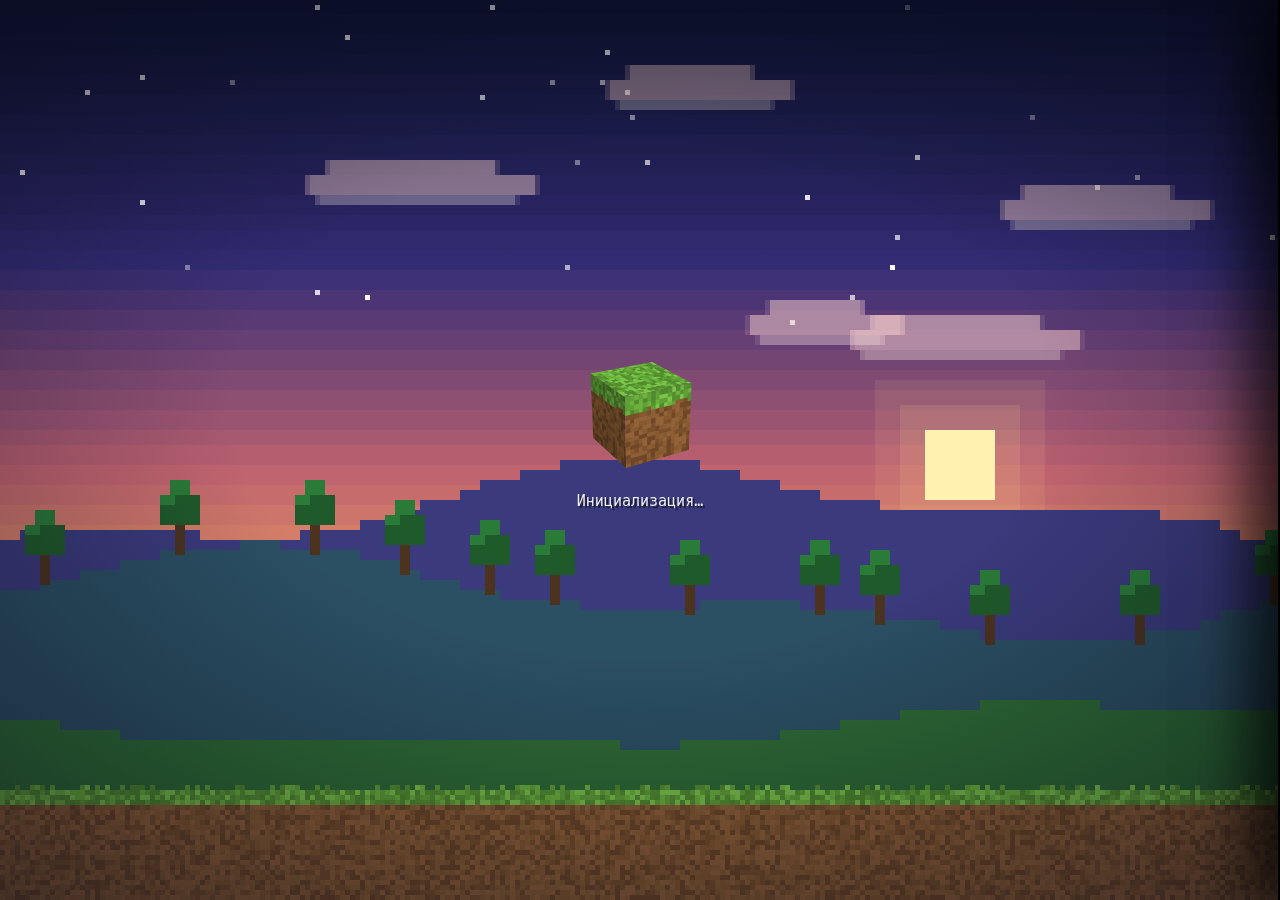
==== commit 0914e47f: "feat: Add mod editing and file cleanup to admin panel, redesign admin UI, drop default MC version/lo" ====
--- a/client/web/index.html
+++ b/client/web/index.html
@@ -3,7 +3,7 @@
 <head>
 <meta charset="UTF-8" />
 <meta name="viewport" content="width=device-width, initial-scale=1.0" />
-<title>McLauncher2027</title>
+<title>McWeekend2027</title>
 <link rel="stylesheet" href="style.css" />
 </head>
 <body>
@@ -32,7 +32,7 @@
     <div class="auth-card">
       <div class="brand">
         <div class="brand-logo">MC</div>
-        <h1>McLauncher<span class="accent">2027</span></h1>
+        <h1>McWeekend<span class="accent">2027</span></h1>
       </div>
 
       <div class="tabs">
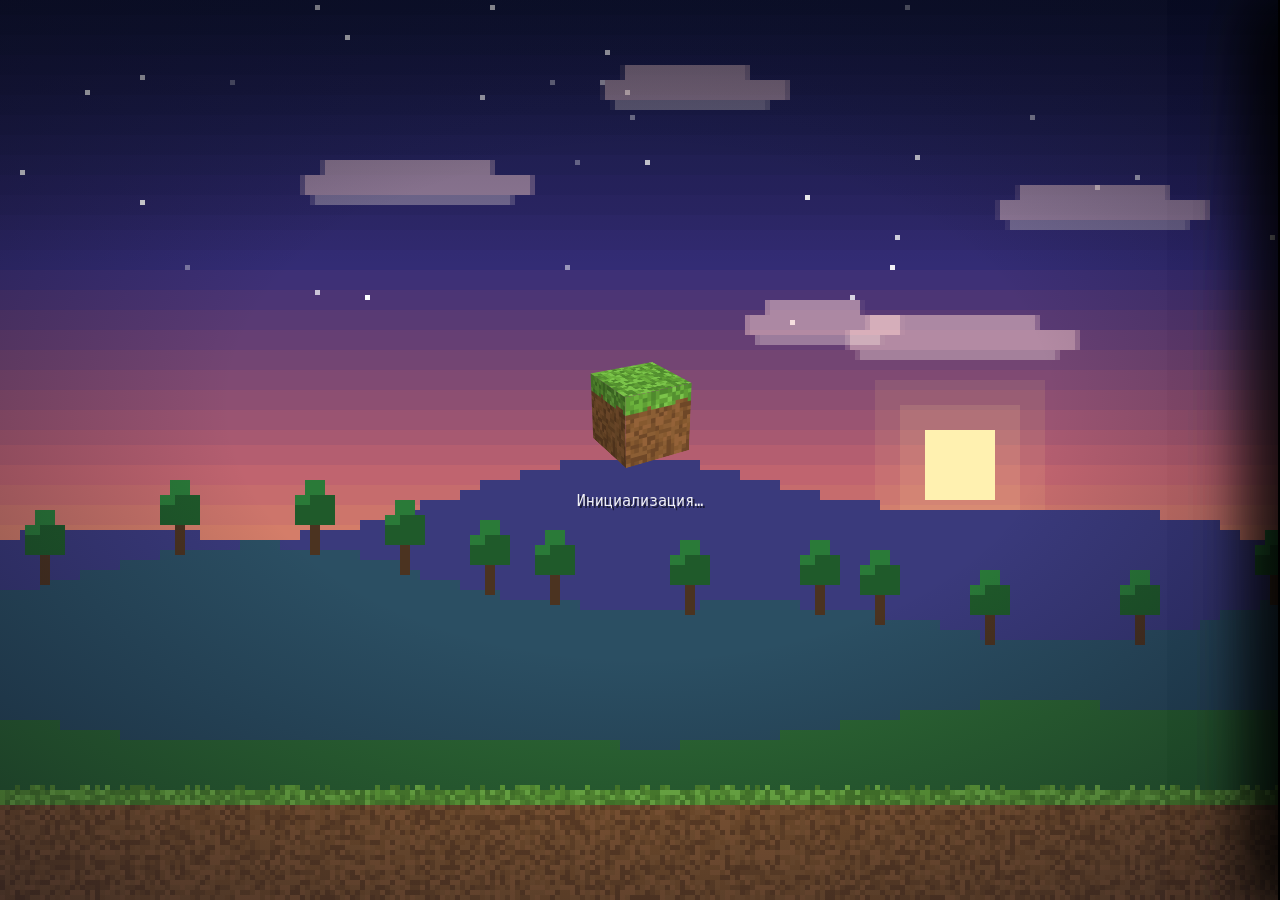
==== commit 426d169d: "feat: skin/cape upload & removal in launcher, persistent login, faster relaunch Client: - Skin & cap" ====
--- a/client/web/index.html
+++ b/client/web/index.html
@@ -76,6 +76,7 @@
         <span id="current-username" class="username-pill"></span>
         <button id="btn-settings" class="icon-btn" title="Настройки" aria-label="Настройки"></button>
         <button id="btn-mods" class="icon-btn" title="Опциональные моды" aria-label="Моды"></button>
+        <button id="btn-skin" class="icon-btn" title="Скин и плащ" aria-label="Скин и плащ"></button>
         <button id="btn-reinstall" class="icon-btn" title="Переустановить" aria-label="Переустановить"></button>
         <button id="btn-logout" class="icon-btn" title="Выйти" aria-label="Выйти"></button>
       </div>
@@ -149,6 +150,36 @@
     </div>
   </aside>
 
+  <!-- Панель скина и плаща -->
+  <aside id="panel-skin" class="side-panel">
+    <div class="side-panel-header">
+      <h2>Скин и плащ</h2>
+      <button class="icon-btn close-btn" data-close="panel-skin"></button>
+    </div>
+    <div class="side-panel-body">
+      <div class="texture-previews">
+        <figure class="texture-card">
+          <canvas id="skin-preview" class="texture-canvas" width="16" height="32"></canvas>
+          <figcaption id="skin-caption">Скин</figcaption>
+        </figure>
+        <figure class="texture-card">
+          <canvas id="cape-preview" class="texture-canvas" width="10" height="16"></canvas>
+          <figcaption id="cape-caption">Плащ</figcaption>
+        </figure>
+      </div>
+      <div class="texture-actions">
+        <button id="btn-upload-skin" class="btn btn-secondary" type="button">Загрузить скин…</button>
+        <button id="btn-delete-skin" class="btn btn-danger" type="button" title="Удалить скин" hidden>Удалить</button>
+      </div>
+      <div class="texture-actions">
+        <button id="btn-upload-cape" class="btn btn-secondary" type="button">Загрузить плащ…</button>
+        <button id="btn-delete-cape" class="btn btn-danger" type="button" title="Удалить плащ" hidden>Удалить</button>
+      </div>
+      <p class="texture-hint">PNG: скин 64×64 или 64×32, плащ 64×32. Игроки увидят изменения после перезахода на сервер.</p>
+      <p id="texture-status" class="status-text"></p>
+    </div>
+  </aside>
+
   <div id="overlay" class="overlay"></div>
 </div>
 
--- a/client/web/style.css
+++ b/client/web/style.css
@@ -364,6 +364,7 @@
 
 #btn-settings { background-image: var(--icon-gear); }
 #btn-mods { background-image: var(--icon-puzzle); }
+#btn-skin { background-image: var(--icon-shirt); }
 #btn-logout { background-image: var(--icon-logout); }
 #btn-reinstall { background-image: var(--icon-refresh); }
 .close-btn { background-image: var(--icon-close); }
@@ -678,5 +679,55 @@
   --icon-puzzle: url('data:image/svg+xml;utf8,<svg xmlns="http://www.w3.org/2000/svg" viewBox="0 0 24 24" fill="none" stroke="%23ffffff" stroke-width="2" stroke-linecap="round" stroke-linejoin="round"><path d="M19.439 7.85c-.049.322.059.648.289.878l1.568 1.568c.47.47.706 1.087.706 1.704s-.235 1.233-.706 1.704l-1.611 1.611a.98.98 0 0 1-.837.276c-.47-.07-.802-.48-.968-.925a2.501 2.501 0 1 0-3.214 3.214c.446.166.855.497.925.968a.979.979 0 0 1-.276.837l-1.61 1.61a2.404 2.404 0 0 1-1.705.707 2.402 2.402 0 0 1-1.704-.706l-1.568-1.568a1.026 1.026 0 0 0-.877-.29c-.493.074-.84.504-1.02.968a2.5 2.5 0 1 1-3.237-3.237c.464-.18.894-.527.967-1.02a1.026 1.026 0 0 0-.289-.877l-1.568-1.568A2.402 2.402 0 0 1 1.998 12c0-.617.236-1.234.706-1.704L4.315 8.685a.98.98 0 0 1 .837-.276c.47.07.802.48.968.925a2.5 2.5 0 1 0 3.214-3.214c-.446-.166-.855-.497-.925-.968a.979.979 0 0 1 .276-.837L10.3 2.706A2.404 2.404 0 0 1 12.005 2c.617 0 1.234.236 1.704.706l1.568 1.568c.23.23.556.338.877.29"/></svg>');
   --icon-logout: url('data:image/svg+xml;utf8,<svg xmlns="http://www.w3.org/2000/svg" viewBox="0 0 24 24" fill="none" stroke="%23ffffff" stroke-width="2" stroke-linecap="round" stroke-linejoin="round"><path d="M9 21H5a2 2 0 0 1-2-2V5a2 2 0 0 1 2-2h4"/><polyline points="16 17 21 12 16 7"/><line x1="21" y1="12" x2="9" y2="12"/></svg>');
   --icon-close: url('data:image/svg+xml;utf8,<svg xmlns="http://www.w3.org/2000/svg" viewBox="0 0 24 24" fill="none" stroke="%23ffffff" stroke-width="2" stroke-linecap="round" stroke-linejoin="round"><line x1="18" y1="6" x2="6" y2="18"/><line x1="6" y1="6" x2="18" y2="18"/></svg>');
+  --icon-shirt: url('data:image/svg+xml;utf8,<svg xmlns="http://www.w3.org/2000/svg" viewBox="0 0 24 24" fill="none" stroke="%23ffffff" stroke-width="2" stroke-linecap="round" stroke-linejoin="round"><path d="M20.38 3.46 16 2a4 4 0 0 1-8 0L3.62 3.46a2 2 0 0 0-1.34 2.23l.58 3.47a1 1 0 0 0 .99.84H6v10c0 1.1.9 2 2 2h8a2 2 0 0 0 2-2V10h2.15a1 1 0 0 0 .99-.84l.58-3.47a2 2 0 0 0-1.34-2.23z"/></svg>');
   --icon-refresh: url('data:image/svg+xml;utf8,<svg xmlns="http://www.w3.org/2000/svg" viewBox="0 0 24 24" fill="none" stroke="%23ffffff" stroke-width="2" stroke-linecap="round" stroke-linejoin="round"><polyline points="23 4 23 10 17 10"/><polyline points="1 20 1 14 7 14"/><path d="M3.51 9a9 9 0 0 1 14.85-3.36L23 10M1 14l4.64 4.36A9 9 0 0 0 20.49 15"/></svg>');
 }
+
+/* ---------- Скин и плащ ---------- */
+
+.texture-previews {
+  display: flex;
+  gap: 12px;
+  justify-content: center;
+}
+
+.texture-card {
+  margin: 0;
+  flex: 1;
+  display: flex;
+  flex-direction: column;
+  align-items: center;
+  gap: 8px;
+  padding: 14px 8px 10px;
+  background: rgba(0, 0, 0, 0.28);
+  box-shadow: var(--bevel-in);
+}
+
+.texture-card figcaption {
+  font-size: 12px;
+  color: var(--text-dim);
+}
+
+.texture-canvas {
+  height: 192px;
+  width: auto;
+  image-rendering: pixelated;
+  image-rendering: crisp-edges;
+}
+
+#cape-preview { height: 120px; margin: 36px 0; }
+
+.texture-actions {
+  display: flex;
+  gap: 8px;
+}
+
+.texture-actions .btn-secondary { flex: 1; }
+
+.btn-danger { background: linear-gradient(#c8463c, #7a221c); }
+
+.texture-hint {
+  margin: 0;
+  font-size: 12px;
+  color: var(--text-dim);
+}
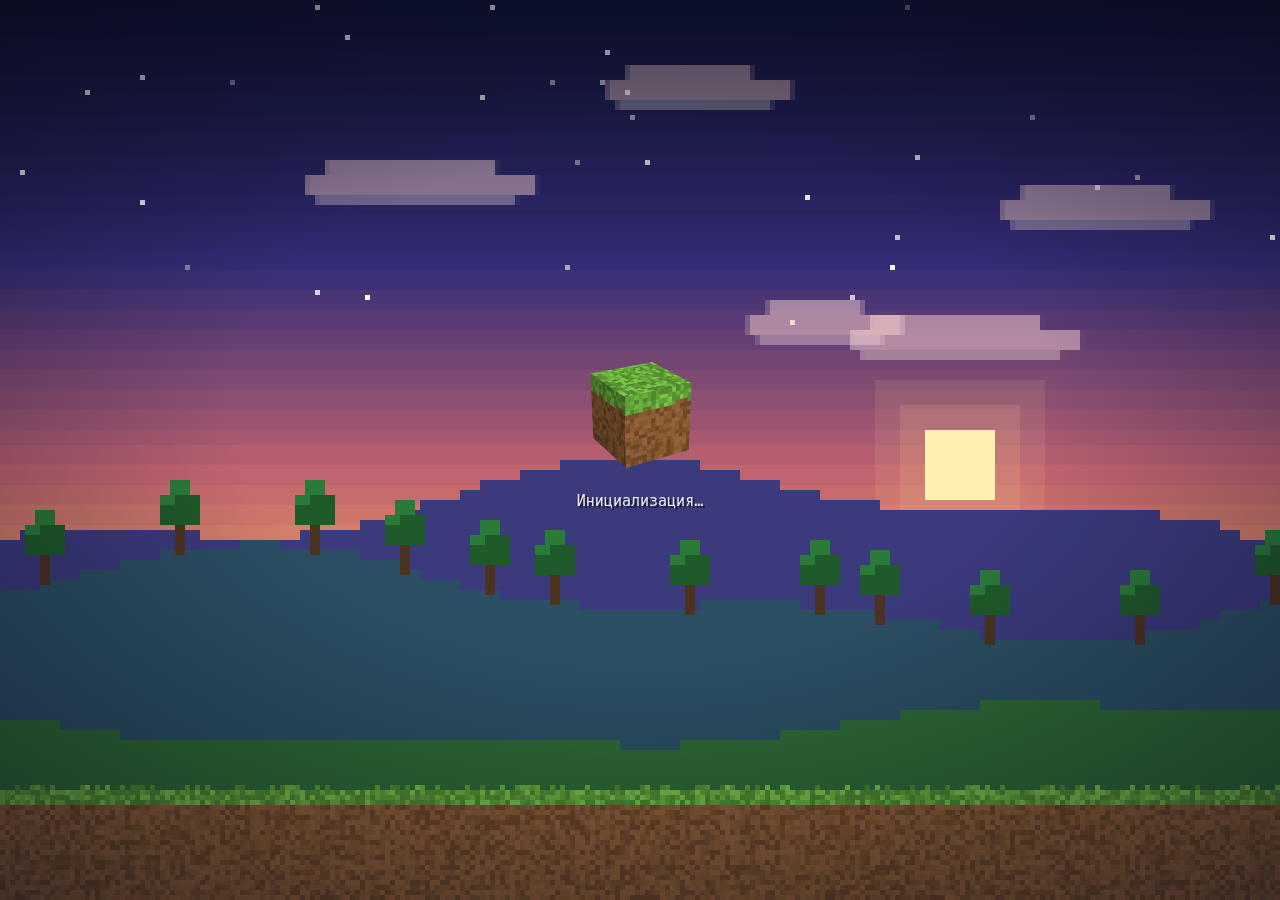
==== commit 115cdbde: "fix: rename, small fixes" ====
--- a/client/web/index.html
+++ b/client/web/index.html
@@ -3,7 +3,7 @@
 <head>
 <meta charset="UTF-8" />
 <meta name="viewport" content="width=device-width, initial-scale=1.0" />
-<title>McWeekend2027</title>
+<title>SNTRK Minecraft</title>
 <link rel="stylesheet" href="style.css" />
 </head>
 <body>
@@ -32,7 +32,8 @@
     <div class="auth-card">
       <div class="brand">
         <div class="brand-logo">MC</div>
-        <h1>McWeekend<span class="accent">2027</span></h1>
+
+        <h1>SNTRK <span class="accent">Minecraft</span></h1>
       </div>
 
       <div class="tabs">
@@ -69,7 +70,7 @@
     <header class="topbar">
       <div class="brand brand-compact">
         <div class="brand-logo small">MC</div>
-        <span>McLauncher<span class="accent">2027</span></span>
+        <span>Mc New Year Weekend <span class="accent">2027</span></span>
         <span id="launcher-version" class="version-pill"></span>
       </div>
       <div class="topbar-actions">
--- a/client/web/style.css
+++ b/client/web/style.css
@@ -519,13 +519,21 @@
   -webkit-backdrop-filter: blur(14px);
   box-shadow: -2px 0 0 #000, inset 2px 0 0 rgba(255, 255, 255, 0.12), -24px 0 60px rgba(0, 0, 0, 0.5);
   transform: translateX(100%);
-  transition: transform 0.22s steps(7);
+  /* Закрытая панель стоит за правым краем, но её box-shadow всё равно
+     заходит в окно — с несколькими панелями это заметное затемнение поверх
+     шапки. Прячем её после окончания анимации закрытия. */
+  visibility: hidden;
+  transition: transform 0.22s steps(7), visibility 0s linear 0.22s;
   z-index: 20;
   display: flex;
   flex-direction: column;
 }
 
-.side-panel.open { transform: translateX(0); }
+.side-panel.open {
+  transform: translateX(0);
+  visibility: visible;
+  transition: transform 0.22s steps(7), visibility 0s;
+}
 
 .side-panel-header {
   display: flex;
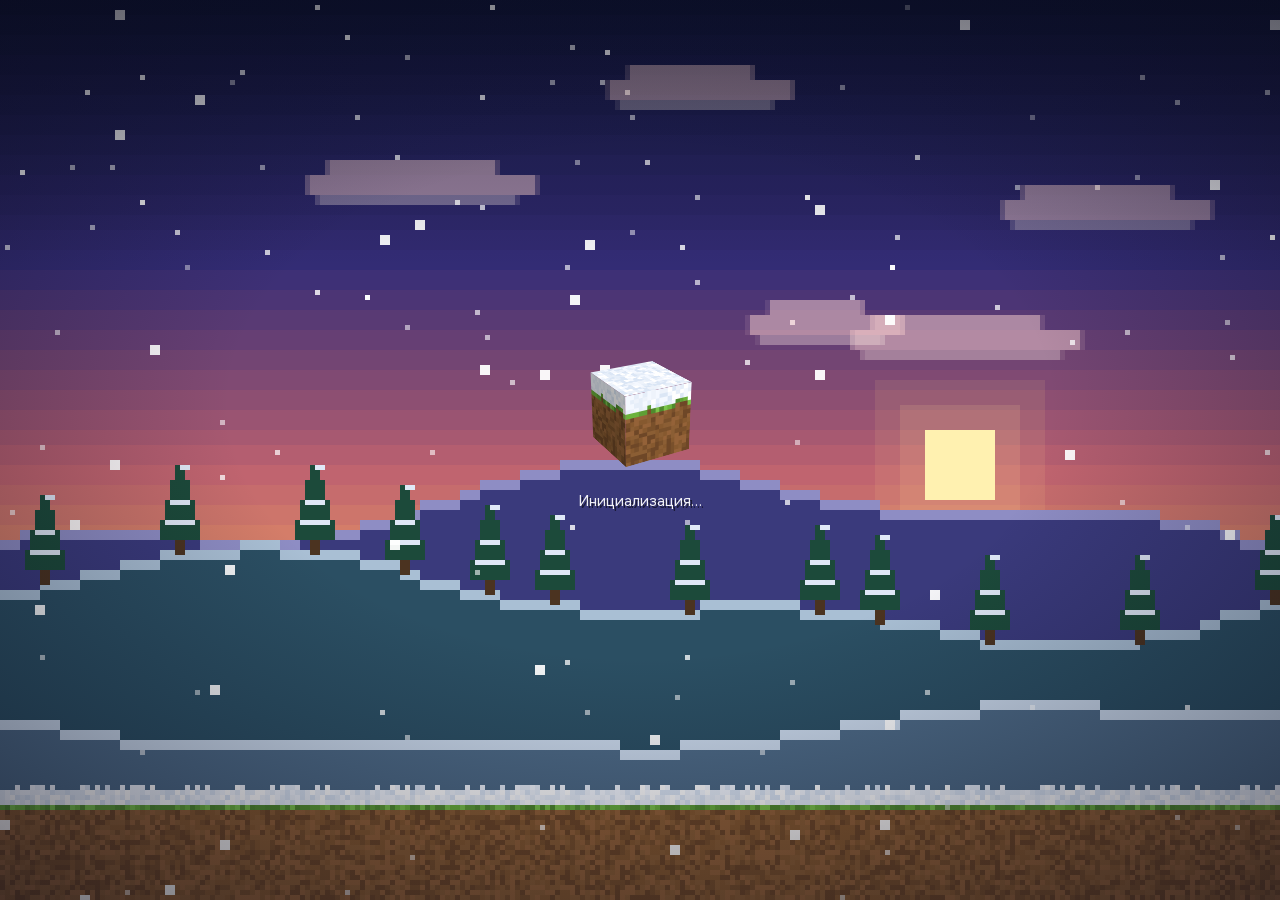
==== commit 1acfab5b: "redesign and fixes" ====
--- a/client/web/index.html
+++ b/client/web/index.html
@@ -70,11 +70,14 @@
     <header class="topbar">
       <div class="brand brand-compact">
         <div class="brand-logo small">MC</div>
-        <span>Mc New Year Weekend <span class="accent">2027</span></span>
+        <span>New Year Weekend <span class="accent">2027</span></span>
         <span id="launcher-version" class="version-pill"></span>
       </div>
       <div class="topbar-actions">
-        <span id="current-username" class="username-pill"></span>
+        <span class="username-pill">
+          <canvas id="user-head" class="user-head" width="8" height="8" aria-hidden="true"></canvas>
+          <span id="current-username"></span>
+        </span>
         <button id="btn-settings" class="icon-btn" title="Настройки" aria-label="Настройки"></button>
         <button id="btn-mods" class="icon-btn" title="Опциональные моды" aria-label="Моды"></button>
         <button id="btn-skin" class="icon-btn" title="Скин и плащ" aria-label="Скин и плащ"></button>
@@ -84,20 +87,24 @@
     </header>
 
     <main class="main-content">
-      <div class="play-card">
+      <div class="play-slot" data-mode="play">
         <button id="btn-play" class="play-button">
-          <span class="play-icon"></span>
-          <span class="play-label">Играть</span>
+          <span class="play-label">PLAY</span>
         </button>
+        <div class="garland" aria-hidden="true"></div>
+      </div>
+      <dl id="profile-info" class="profile-info" hidden>
+        <div><dt>Сборка</dt><dd id="profile-build"></dd></div>
+        <div><dt>Сервер</dt><dd id="profile-server"></dd></div>
+      </dl>
+    </main>
 
-        <div class="progress-wrap">
-          <p id="status-text" class="status-text">Готово к запуску</p>
-          <div class="progress-bar">
-            <div id="progress-fill" class="progress-fill"></div>
-          </div>
-        </div>
+    <footer class="ground-progress">
+      <p id="status-text" class="status-text">Готово к запуску</p>
+      <div class="progress-bar">
+        <div id="progress-fill" class="progress-fill"></div>
       </div>
-    </main>
+    </footer>
   </section>
 
   <!-- Панель настроек -->
--- a/client/web/style.css
+++ b/client/web/style.css
@@ -1,3 +1,40 @@
+/* Игровой шрифт с кириллицей (Minecraft Rus, © BOGDAN Software). */
+@font-face {
+  font-family: "Minecraft Rus";
+  src: url("fonts/minecraft-rus.ttf") format("truetype");
+  font-weight: 400;
+}
+
+/* Шрифты с полноценной кириллицей, лежат локально — лаунчер работает офлайн.
+   Unbounded — заголовки и главная кнопка, Onest — весь мелкий текст. */
+@font-face {
+  font-family: "Unbounded";
+  src: url("fonts/unbounded-cyrillic.woff2") format("woff2");
+  font-weight: 500 800;
+  unicode-range: U+0301, U+0400-045F, U+0490-0491, U+04B0-04B1, U+2116;
+}
+@font-face {
+  font-family: "Unbounded";
+  src: url("fonts/unbounded-latin.woff2") format("woff2");
+  font-weight: 500 800;
+  unicode-range: U+0000-00FF, U+0131, U+0152-0153, U+02BB-02BC, U+02C6, U+02DA, U+02DC, U+2000-206F, U+20AC, U+2122, U+2191, U+2193, U+2212, U+2215, U+FEFF, U+FFFD;
+}
+@font-face {
+  font-family: "Onest";
+  src: url("fonts/onest-cyrillic.woff2") format("woff2");
+  font-weight: 400 700;
+  unicode-range: U+0301, U+0400-045F, U+0490-0491, U+04B0-04B1, U+2116;
+}
+@font-face {
+  font-family: "Onest";
+  src: url("fonts/onest-latin.woff2") format("woff2");
+  font-weight: 400 700;
+  unicode-range: U+0000-00FF, U+0131, U+0152-0153, U+02BB-02BC, U+02C6, U+02DA, U+02DC, U+2000-206F, U+20AC, U+2122, U+2191, U+2193, U+2212, U+2215, U+FEFF, U+FFFD;
+}
+
+/* одно начертание: запрещаем браузеру дорисовывать жирный */
+:root { font-synthesis: none; }
+
 :root {
   --night: #0f1226;
   --glass-top: rgba(36, 38, 62, 0.86);
@@ -15,8 +52,8 @@
   --sunset: #fcb05c;
   --p: 0;
 
-  --font-block: "Minecraft", "Minecrafter", "Lucida Console", "Menlo", "Consolas", monospace;
-  --font-body: "Segoe UI", "Avenir Next", "Helvetica Neue", Arial, sans-serif;
+  --font-block: "Minecraft Rus", "Unbounded", sans-serif;
+  --font-body: "Onest", "Segoe UI", "Helvetica Neue", Arial, sans-serif;
 
   --pixel-shadow: 2px 2px 0 rgba(0, 0, 0, 0.55);
   --bevel: inset 2px 2px 0 rgba(255, 255, 255, 0.22), inset -2px -2px 0 rgba(0, 0, 0, 0.5);
@@ -127,7 +164,7 @@
 .loader-text {
   margin-top: 44px;
   color: var(--text);
-  font-family: var(--font-block);
+  font-family: var(--font-body);
   font-size: 15px;
   text-shadow: var(--pixel-shadow);
 }
@@ -184,7 +221,11 @@
     4px 4px 0 #3a3a4c, 5px 5px 0 #1d1d2a, 6px 8px 14px rgba(0, 0, 0, 0.55);
 }
 
-.accent { color: inherit; }
+/* год и название сборки — золотом подарочной ленты, как кнопка INSTALL */
+.accent {
+  color: #ffd25a;
+  text-shadow: 2px 2px 0 #8a4a14;
+}
 
 /* ---------- Auth ---------- */
 
@@ -333,6 +374,15 @@
   align-items: center;
 }
 
+/* голова скина: 8×8 пикселей, растянутая без сглаживания */
+.user-head {
+  width: 24px;
+  height: 24px;
+  margin: 0 10px 0 -8px;
+  image-rendering: pixelated;
+  box-shadow: 0 0 0 2px #000;
+}
+
 .version-pill {
   margin-left: 6px;
   font-family: var(--font-body);
@@ -377,87 +427,203 @@
   justify-content: center;
   width: 100%;
   height: 100%;
-}
-
-.play-card {
-  display: flex;
-  flex-direction: column;
-  align-items: stretch;
-  gap: 22px;
-  width: 360px;
-  margin-top: 16px;
-}
-
-/* Главный элемент: кнопка — это блок травы с землёй */
+  padding-bottom: 12vh;
+}
+
+/* ---------- Главная кнопка ----------
+   Слово и есть кнопка: крупные пиксельные буквы с объёмом «лесенкой»,
+   как у титула игры, на ледяной плите под снегом и с гирляндой.
+   PLAY — лёд, INSTALL — золото подарочной ленты. */
+
+.play-slot {
+  --face: #ffffff;
+  --side-1: #9cc8f0;
+  --side-2: #5d8fc8;
+  --side-3: #2c4f8a;
+  --plate: rgba(18, 34, 78, 0.62);
+  --rim: #a9d4f7;
+  position: relative;
+}
+
+.play-slot[data-mode="install"] {
+  --face: #fff6d8;
+  --side-1: #ffd25a;
+  --side-2: #e0962c;
+  --side-3: #8a4a14;
+  --plate: rgba(64, 30, 18, 0.6);
+  --rim: #ffd25a;
+}
+
 .play-button {
-  height: 96px;
+  position: relative;
+  min-width: 380px;
+  padding: 30px 56px 26px;
   border: none;
   cursor: pointer;
+  background: var(--plate);
+  backdrop-filter: blur(6px);
+  -webkit-backdrop-filter: blur(6px);
+  box-shadow:
+    0 0 0 3px #0d1736,
+    inset 0 0 0 3px var(--rim),
+    inset 0 -9px 0 rgba(0, 0, 0, 0.28),
+    0 10px 0 -1px #0d1736,
+    0 0 calc(24px + var(--p) * 60px) rgba(255, 210, 90, calc(0.12 + var(--p) * 0.4));
+  display: flex;
+  align-items: center;
+  justify-content: center;
+  transition: transform 0.12s steps(2);
+}
+
+/* снежная шапка свисает за края плиты */
+.play-button::before {
+  content: "";
+  position: absolute;
+  top: -8px;
+  left: -8px;
+  right: -8px;
+  height: 24px;
+  background: var(--tex-snow-cap);
+  background-size: 64px 24px;
+  image-rendering: pixelated;
+  filter: drop-shadow(0 2px 0 rgba(13, 23, 54, 0.4));
+  pointer-events: none;
+}
+
+.play-label {
+  position: relative;
+  font-family: var(--font-block);
+  font-weight: 700;
+  font-size: 64px;
+  font-weight: 400;
+  line-height: 1;
+  letter-spacing: 0.04em;
+  color: var(--face);
+  text-shadow:
+    0 3px 0 var(--side-1),
+    0 6px 0 var(--side-2),
+    0 9px 0 var(--side-3),
+    0 14px 0 rgba(0, 0, 0, 0.35);
+  transition: transform 0.12s steps(2), text-shadow 0.12s steps(2);
+}
+
+/* наведение: буквы «выдвигаются» из плиты, нажатие — вдавливаются */
+.play-button:hover .play-label {
+  transform: translateY(-3px);
+  text-shadow:
+    0 3px 0 var(--side-1),
+    0 6px 0 var(--side-2),
+    0 9px 0 var(--side-2),
+    0 12px 0 var(--side-3),
+    0 18px 0 rgba(0, 0, 0, 0.3);
+}
+
+.play-button:active .play-label {
+  transform: translateY(6px);
+  text-shadow: 0 3px 0 var(--side-2), 0 6px 0 rgba(0, 0, 0, 0.35);
+}
+
+.play-button:focus-visible { outline: 3px solid #fff; outline-offset: 10px; }
+
+.play-button:disabled { cursor: progress; }
+.play-button:disabled .play-label { font-size: 52px; letter-spacing: 0.02em; }
+
+/* провод и лампочки висят под нижней кромкой */
+.garland {
+  position: absolute;
+  left: 10px;
+  right: 10px;
+  bottom: -30px;
+  height: 24px;
+  display: flex;
+  justify-content: space-between;
+  align-items: flex-start;
+  pointer-events: none;
+}
+
+.garland::before {
+  content: "";
+  position: absolute;
+  left: 0;
+  right: 0;
+  top: 2px;
+  height: 2px;
+  background: #0d1736;
+}
+
+.bulb {
+  position: relative;
+  width: 10px;
+  height: 14px;
+  margin-top: calc(4px + (var(--i) * 3 % 4) * 1px);
+  background: var(--c);
+  box-shadow:
+    0 -3px 0 -1px #2a2f45,
+    inset -2px -2px 0 rgba(0, 0, 0, 0.25),
+    inset 2px 2px 0 rgba(255, 255, 255, 0.5),
+    0 0 12px 1px var(--c);
+  animation: twinkle 2.4s steps(1) infinite;
+  animation-delay: calc(var(--i) * -0.6s);
+}
+
+@keyframes twinkle {
+  0%, 74% { opacity: 1; }
+  75%, 100% { opacity: 0.28; box-shadow: 0 -3px 0 -1px #2a2f45, inset -2px -2px 0 rgba(0, 0, 0, 0.25); }
+}
+
+.play-slot:has(.play-button:disabled) .bulb {
+  animation-duration: 0.8s;
+  animation-delay: calc(var(--i) * -0.073s);
+}
+
+/* ---------- Профиль сборки с бэка ----------
+   Тихая подпись под гирляндой: что будет установлено и куда зайдёт игра. */
+
+.main-content { flex-direction: column; }
+
+.profile-info {
+  display: flex;
+  gap: 28px;
+  margin: 54px 0 0;
+  padding: 8px 16px;
+  background: rgba(13, 23, 54, 0.72);
+  box-shadow: 0 0 0 2px #0d1736, inset 0 0 0 2px rgba(169, 212, 247, 0.25);
+  font-family: var(--font-block);
+  font-size: 15px;
+  font-weight: 500;
+  text-shadow: 1px 1px 0 #0d1736;
+}
+
+.profile-info[hidden] { display: none; }
+.profile-info div { display: flex; gap: 8px; }
+.profile-info dt { color: #a9c3e6; }
+.profile-info dd { margin: 0; color: #fff; }
+
+/* ---------- Прогресс на земле ----------
+   Без подложки: статус и шкала лежат прямо на коричневом слое земли.
+   В сцене (fx.js) земля — нижние 18 из 180 строк канваса; блок центрируем по ней. */
+
+.ground-progress {
+  position: absolute;
+  left: 32px;
+  right: 32px;
+  bottom: max(8px, calc(18 / 180 * 100% / 2 - 16px));
+  display: flex;
+  flex-direction: column;
+  gap: 8px;
+  pointer-events: none;
+}
+
+.ground-progress .status-text {
+  font-family: var(--font-block);
+  font-size: 15px;
   color: #fff;
-  background:
-    linear-gradient(rgba(0, 0, 0, 0) 38%, rgba(0, 0, 0, 0.42)),
-    var(--tex-grass-side);
-  background-size: 100% 100%, 96px 96px;
-  background-repeat: no-repeat, repeat-x;
-  image-rendering: pixelated;
-  box-shadow:
-    0 0 0 3px #000,
-    inset 3px 3px 0 rgba(255, 255, 255, 0.28),
-    inset -3px -3px 0 rgba(0, 0, 0, 0.45),
-    0 14px 0 -2px #000,
-    0 0 calc(24px + var(--p) * 50px) rgba(140, 255, 46, calc(0.18 + var(--p) * 0.35));
-  display: flex;
-  align-items: center;
-  justify-content: center;
-  gap: 16px;
-  transition: transform 0.1s steps(2), filter 0.12s ease;
-}
-
-.play-button:hover { filter: brightness(1.15); transform: translateY(-3px); }
-
-.play-button:active {
-  transform: translateY(4px);
-  box-shadow:
-    0 0 0 3px #000,
-    inset 3px 3px 0 rgba(0, 0, 0, 0.45),
-    inset -3px -3px 0 rgba(255, 255, 255, 0.2);
-}
-
-.play-button:focus-visible { outline-offset: 6px; }
-
-.play-button:disabled {
-  filter: grayscale(0.6) brightness(0.75);
-  cursor: progress;
-  transform: none;
-}
-
-.play-icon {
-  width: 0;
-  height: 0;
-  border-style: solid;
-  border-width: 14px 0 14px 22px;
-  border-color: transparent transparent transparent #fff;
-  filter: drop-shadow(2px 2px 0 rgba(0, 0, 0, 0.6));
-}
-
-.play-label {
-  font-family: var(--font-block);
-  font-weight: 800;
-  font-size: 32px;
-  text-shadow: 3px 3px 0 rgba(0, 0, 0, 0.6);
-}
-
-.progress-wrap {
-  display: flex;
-  flex-direction: column;
-  align-items: flex-start;
-  gap: 10px;
-  margin-top: 8px;
-  padding: 12px 14px;
-  background: linear-gradient(180deg, var(--glass-top), var(--glass-bottom));
-  backdrop-filter: blur(8px);
-  -webkit-backdrop-filter: blur(8px);
-  box-shadow: 0 0 0 2px #000, var(--bevel);
+  text-shadow: 2px 2px 0 #2a1a0c;
+  /* длинные ошибки растут вверх максимум на две строки */
+  display: -webkit-box;
+  -webkit-line-clamp: 2;
+  -webkit-box-orient: vertical;
+  overflow: hidden;
 }
 
 .status-text {
@@ -467,33 +633,20 @@
   min-height: 18px;
 }
 
-/* Шкала опыта: 20 ячеек, зелёные горят по мере загрузки */
 .progress-bar {
   position: relative;
   width: 100%;
-  height: 14px;
-  background: #0a0a12;
-  box-shadow: 0 0 0 2px #000, var(--bevel-in);
+  height: 10px;
+  background: rgba(30, 18, 8, 0.55);
+  box-shadow: 0 0 0 2px #2a1a0c;
   overflow: hidden;
-}
-
-.progress-bar::after {
-  content: "";
-  position: absolute;
-  inset: 0;
-  background: repeating-linear-gradient(
-    90deg,
-    transparent 0 calc(5% - 2px),
-    #0a0a12 calc(5% - 2px) 5%
-  );
-  pointer-events: none;
 }
 
 .progress-fill {
   height: 100%;
   width: 0%;
-  background: linear-gradient(#c8ff8a 0 30%, var(--xp) 30% 70%, #4fb81a 70%);
-  box-shadow: 0 0 12px rgba(140, 255, 46, 0.7);
+  background: linear-gradient(#fff3c0 0 35%, #ffd25a 35% 75%, #e0962c 75%);
+  box-shadow: 0 0 14px rgba(255, 210, 90, 0.8);
   transition: width 0.25s steps(5);
 }
 
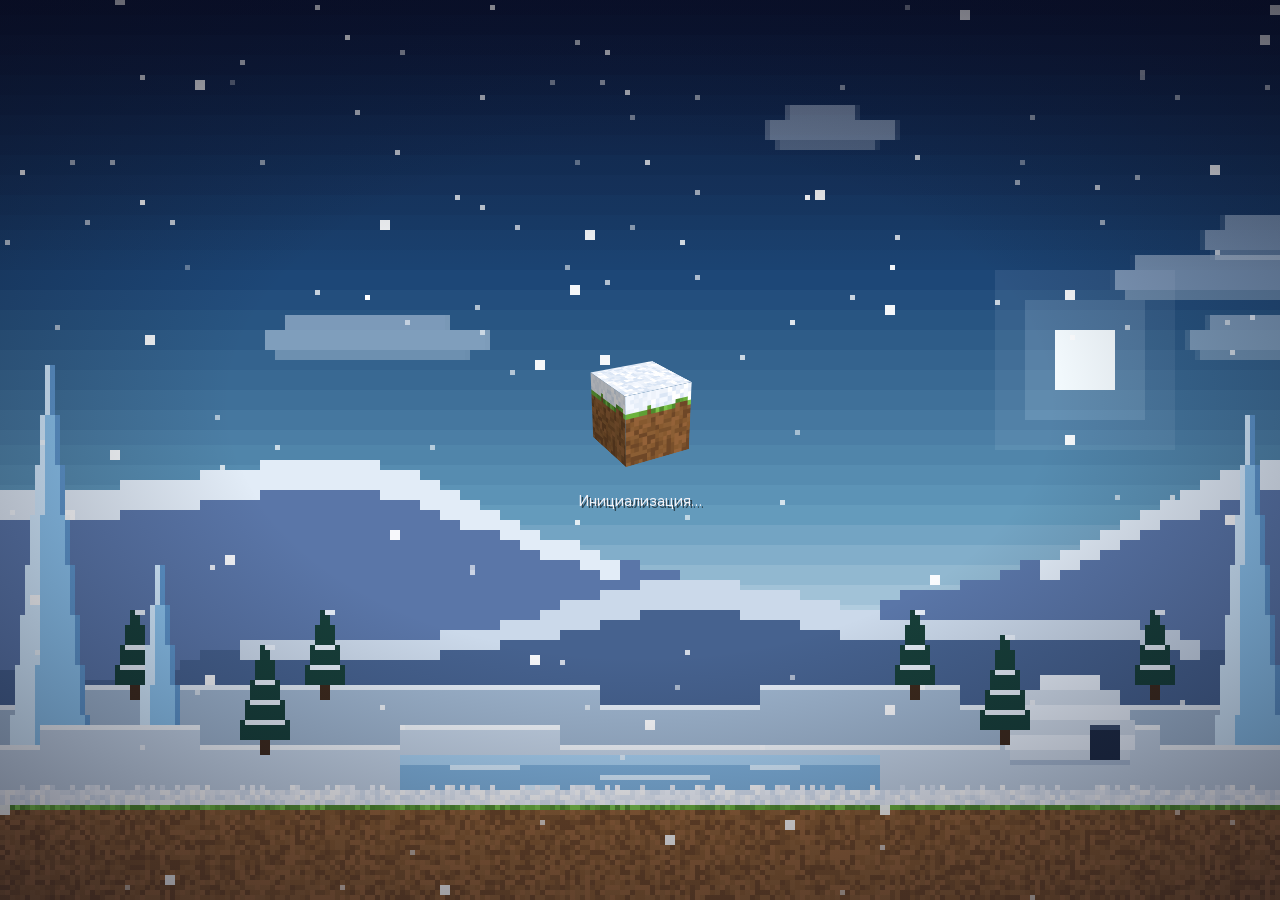
==== commit ea7d98d2: "add spectator for minecraft process, add open folder button, add kill bitton" ====
--- a/client/web/index.html
+++ b/client/web/index.html
@@ -81,6 +81,7 @@
         <button id="btn-settings" class="icon-btn" title="Настройки" aria-label="Настройки"></button>
         <button id="btn-mods" class="icon-btn" title="Опциональные моды" aria-label="Моды"></button>
         <button id="btn-skin" class="icon-btn" title="Скин и плащ" aria-label="Скин и плащ"></button>
+        <button id="btn-folder" class="icon-btn" title="Открыть папку игры" aria-label="Папка игры"></button>
         <button id="btn-reinstall" class="icon-btn" title="Переустановить" aria-label="Переустановить"></button>
         <button id="btn-logout" class="icon-btn" title="Выйти" aria-label="Выйти"></button>
       </div>
--- a/client/web/style.css
+++ b/client/web/style.css
@@ -417,6 +417,7 @@
 #btn-skin { background-image: var(--icon-shirt); }
 #btn-logout { background-image: var(--icon-logout); }
 #btn-reinstall { background-image: var(--icon-refresh); }
+#btn-folder { background-image: var(--icon-folder); }
 .close-btn { background-image: var(--icon-close); }
 
 .icon-btn { background-color: #6d6d7c; }
@@ -452,6 +453,15 @@
   --side-3: #8a4a14;
   --plate: rgba(64, 30, 18, 0.6);
   --rim: #ffd25a;
+}
+
+.play-slot[data-mode="kill"] {
+  --face: #ffe2dc;
+  --side-1: #ff7a66;
+  --side-2: #d63a2c;
+  --side-3: #7a1610;
+  --plate: rgba(78, 18, 18, 0.62);
+  --rim: #ff7a66;
 }
 
 .play-button {
@@ -838,6 +848,7 @@
 :root {
   --icon-gear: url('data:image/svg+xml;utf8,<svg xmlns="http://www.w3.org/2000/svg" viewBox="0 0 24 24" fill="none" stroke="%23ffffff" stroke-width="2" stroke-linecap="round" stroke-linejoin="round"><circle cx="12" cy="12" r="3"/><path d="M19.4 15a1.65 1.65 0 0 0 .33 1.82l.06.06a2 2 0 1 1-2.83 2.83l-.06-.06a1.65 1.65 0 0 0-1.82-.33 1.65 1.65 0 0 0-1 1.51V21a2 2 0 0 1-4 0v-.09A1.65 1.65 0 0 0 9 19.4a1.65 1.65 0 0 0-1.82.33l-.06.06a2 2 0 1 1-2.83-2.83l.06-.06a1.65 1.65 0 0 0 .33-1.82 1.65 1.65 0 0 0-1.51-1H3a2 2 0 0 1 0-4h.09A1.65 1.65 0 0 0 4.6 9a1.65 1.65 0 0 0-.33-1.82l-.06-.06a2 2 0 1 1 2.83-2.83l.06.06a1.65 1.65 0 0 0 1.82.33H9a1.65 1.65 0 0 0 1-1.51V3a2 2 0 0 1 4 0v.09a1.65 1.65 0 0 0 1 1.51 1.65 1.65 0 0 0 1.82-.33l.06-.06a2 2 0 1 1 2.83 2.83l-.06.06a1.65 1.65 0 0 0-.33 1.82V9a1.65 1.65 0 0 0 1.51 1H21a2 2 0 0 1 0 4h-.09a1.65 1.65 0 0 0-1.51 1z"/></svg>');
   --icon-puzzle: url('data:image/svg+xml;utf8,<svg xmlns="http://www.w3.org/2000/svg" viewBox="0 0 24 24" fill="none" stroke="%23ffffff" stroke-width="2" stroke-linecap="round" stroke-linejoin="round"><path d="M19.439 7.85c-.049.322.059.648.289.878l1.568 1.568c.47.47.706 1.087.706 1.704s-.235 1.233-.706 1.704l-1.611 1.611a.98.98 0 0 1-.837.276c-.47-.07-.802-.48-.968-.925a2.501 2.501 0 1 0-3.214 3.214c.446.166.855.497.925.968a.979.979 0 0 1-.276.837l-1.61 1.61a2.404 2.404 0 0 1-1.705.707 2.402 2.402 0 0 1-1.704-.706l-1.568-1.568a1.026 1.026 0 0 0-.877-.29c-.493.074-.84.504-1.02.968a2.5 2.5 0 1 1-3.237-3.237c.464-.18.894-.527.967-1.02a1.026 1.026 0 0 0-.289-.877l-1.568-1.568A2.402 2.402 0 0 1 1.998 12c0-.617.236-1.234.706-1.704L4.315 8.685a.98.98 0 0 1 .837-.276c.47.07.802.48.968.925a2.5 2.5 0 1 0 3.214-3.214c-.446-.166-.855-.497-.925-.968a.979.979 0 0 1 .276-.837L10.3 2.706A2.404 2.404 0 0 1 12.005 2c.617 0 1.234.236 1.704.706l1.568 1.568c.23.23.556.338.877.29"/></svg>');
+  --icon-folder: url('data:image/svg+xml;utf8,<svg xmlns="http://www.w3.org/2000/svg" viewBox="0 0 24 24" fill="none" stroke="%23ffffff" stroke-width="2" stroke-linecap="round" stroke-linejoin="round"><path d="M22 19a2 2 0 0 1-2 2H4a2 2 0 0 1-2-2V5a2 2 0 0 1 2-2h5l2 3h9a2 2 0 0 1 2 2z"/></svg>');
   --icon-logout: url('data:image/svg+xml;utf8,<svg xmlns="http://www.w3.org/2000/svg" viewBox="0 0 24 24" fill="none" stroke="%23ffffff" stroke-width="2" stroke-linecap="round" stroke-linejoin="round"><path d="M9 21H5a2 2 0 0 1-2-2V5a2 2 0 0 1 2-2h4"/><polyline points="16 17 21 12 16 7"/><line x1="21" y1="12" x2="9" y2="12"/></svg>');
   --icon-close: url('data:image/svg+xml;utf8,<svg xmlns="http://www.w3.org/2000/svg" viewBox="0 0 24 24" fill="none" stroke="%23ffffff" stroke-width="2" stroke-linecap="round" stroke-linejoin="round"><line x1="18" y1="6" x2="6" y2="18"/><line x1="6" y1="6" x2="18" y2="18"/></svg>');
   --icon-shirt: url('data:image/svg+xml;utf8,<svg xmlns="http://www.w3.org/2000/svg" viewBox="0 0 24 24" fill="none" stroke="%23ffffff" stroke-width="2" stroke-linecap="round" stroke-linejoin="round"><path d="M20.38 3.46 16 2a4 4 0 0 1-8 0L3.62 3.46a2 2 0 0 0-1.34 2.23l.58 3.47a1 1 0 0 0 .99.84H6v10c0 1.1.9 2 2 2h8a2 2 0 0 0 2-2V10h2.15a1 1 0 0 0 .99-.84l.58-3.47a2 2 0 0 0-1.34-2.23z"/></svg>');
